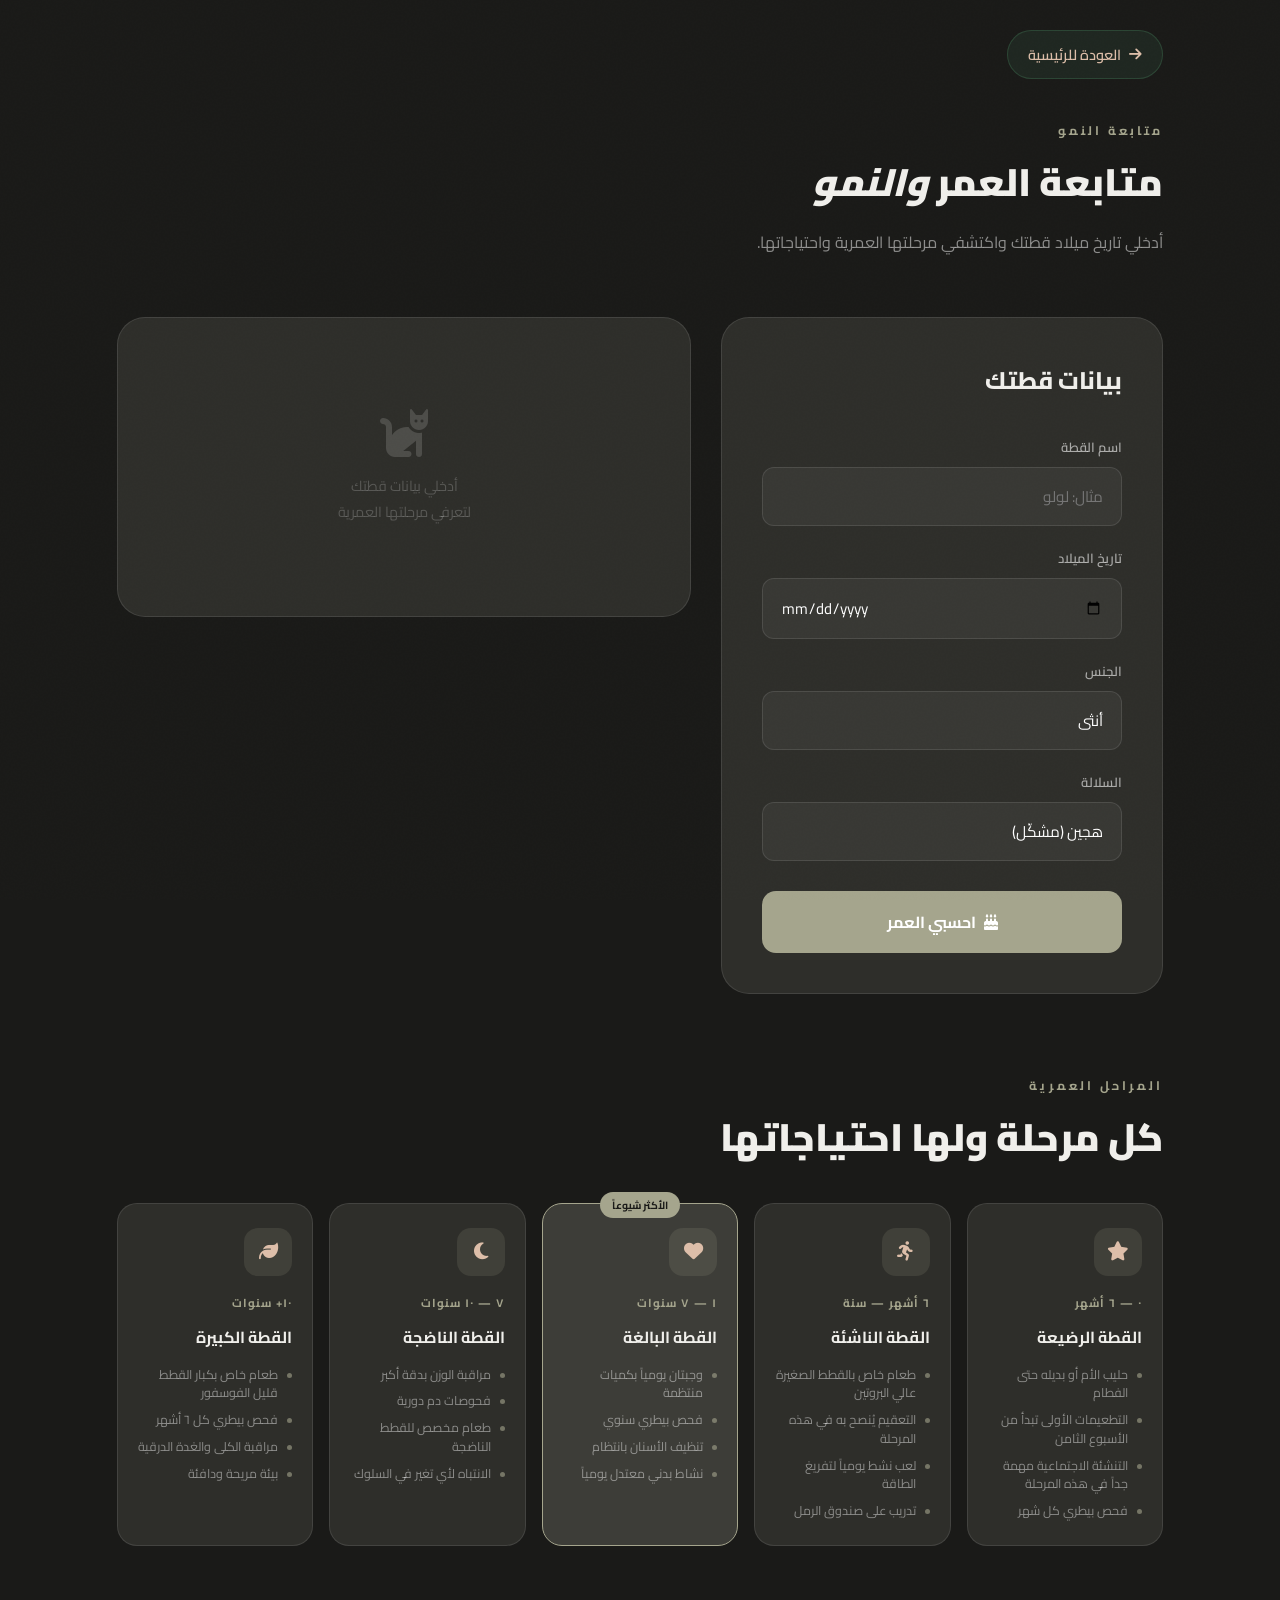
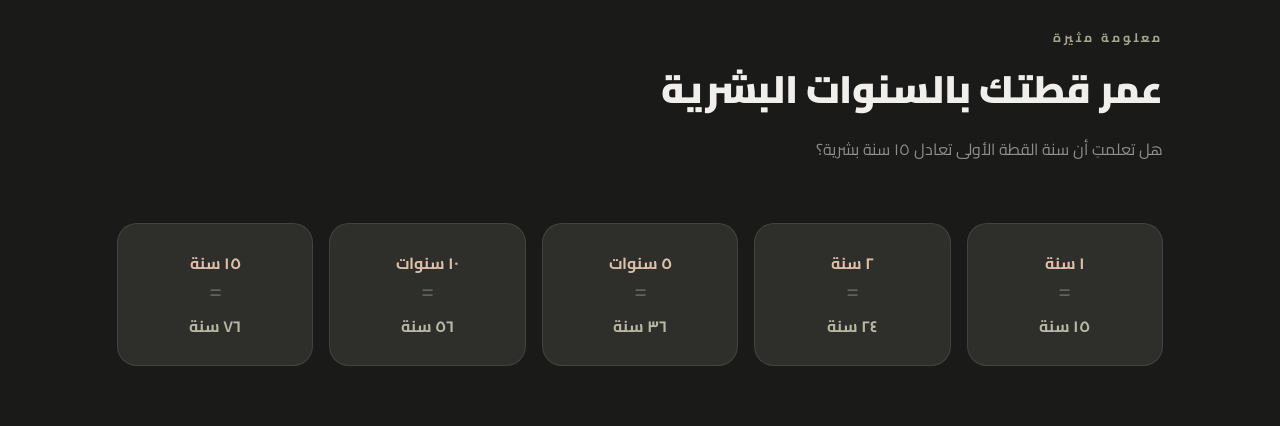
==== age-tracker.html @ e7816a1c "Add initial website files" ====
<!DOCTYPE html>
<html lang="ar" dir="rtl">
<head>
    <meta charset="UTF-8">
    <meta name="viewport" content="width=device-width, initial-scale=1.0">
    <title>متابعة العمر والنمو | MIAW</title>
    <link href="https://fonts.googleapis.com/css2?family=Cairo:wght@300;400;600;700;900&display=swap" rel="stylesheet">
    <link rel="stylesheet" href="https://cdnjs.cloudflare.com/ajax/libs/font-awesome/6.5.0/css/all.min.css">
    <link rel="stylesheet" href="css/style.css">
    <link rel="stylesheet" href="css/age-tracker.css">
</head>
<body style="padding-top: 30px;">

    <div class="container fade-up visible">

        <a href="index.html" class="back-btn">
            <i class="fas fa-arrow-right"></i> العودة للرئيسية
        </a>

        <header class="page-header">
            <div class="section-label">متابعة النمو</div>
            <h1 class="section-title">متابعة العمر <em>والنمو</em></h1>
            <p class="section-desc">أدخلي تاريخ ميلاد قطتك واكتشفي مرحلتها العمرية واحتياجاتها.</p>
        </header>

        <div class="age-layout">

            <div class="calc-box">
                <h3 class="calc-title">بيانات قطتك</h3>

                <div class="form-group">
                    <label class="form-label">اسم القطة</label>
                    <input type="text" class="form-input" id="cat-name" placeholder="مثال: لولو">
                </div>

                <div class="form-group">
                    <label class="form-label">تاريخ الميلاد</label>
                    <input type="date" class="form-input" id="cat-birthdate">
                </div>

                <div class="form-group">
                    <label class="form-label">الجنس</label>
                    <select class="form-select" id="cat-gender">
                        <option value="female">أنثى</option>
                        <option value="male">ذكر</option>
                    </select>
                </div>

                <div class="form-group">
                    <label class="form-label">السلالة</label>
                    <select class="form-select" id="cat-breed">
                        <option value="mixed">هجين (مشكّل)</option>
                        <option value="persian">فارسي</option>
                        <option value="siamese">سيامي</option>
                        <option value="british">بريطاني قصير الشعر</option>
                        <option value="maine">مين كون</option>
                        <option value="other">أخرى</option>
                    </select>
                </div>

                <button class="calc-btn" onclick="calculateAge()">
                    <i class="fas fa-birthday-cake"></i> احسبي العمر
                </button>

                <div id="age-error" class="error-msg">رجاءً أدخلي تاريخ الميلاد على الأقل</div>
            </div>

            <div class="age-result-box" id="age-result-box">
                <div class="age-placeholder">
                    <i class="fas fa-cat"></i>
                    <p>أدخلي بيانات قطتك<br>لتعرفي مرحلتها العمرية</p>
                </div>
            </div>

        </div>

        <div class="stages-section">
            <div class="section-label">المراحل العمرية</div>
            <h2 class="section-title">كل مرحلة ولها احتياجاتها</h2>

            <div class="stages-grid">

                <div class="stage-card">
                    <div class="stage-icon"><i class="fas fa-star"></i></div>
                    <div class="stage-age">٠ — ٦ أشهر</div>
                    <h3>القطة الرضيعة</h3>
                    <ul class="stage-list">
                        <li>حليب الأم أو بديله حتى الفطام</li>
                        <li>التطعيمات الأولى تبدأ من الأسبوع الثامن</li>
                        <li>التنشئة الاجتماعية مهمة جداً في هذه المرحلة</li>
                        <li>فحص بيطري كل شهر</li>
                    </ul>
                </div>

                <div class="stage-card">
                    <div class="stage-icon"><i class="fas fa-running"></i></div>
                    <div class="stage-age">٦ أشهر — سنة</div>
                    <h3>القطة الناشئة</h3>
                    <ul class="stage-list">
                        <li>طعام خاص بالقطط الصغيرة عالي البروتين</li>
                        <li>التعقيم يُنصح به في هذه المرحلة</li>
                        <li>لعب نشط يومياً لتفريغ الطاقة</li>
                        <li>تدريب على صندوق الرمل</li>
                    </ul>
                </div>

                <div class="stage-card active-stage">
                    <div class="stage-icon"><i class="fas fa-heart"></i></div>
                    <div class="stage-age">١ — ٧ سنوات</div>
                    <h3>القطة البالغة</h3>
                    <ul class="stage-list">
                        <li>وجبتان يومياً بكميات منتظمة</li>
                        <li>فحص بيطري سنوي</li>
                        <li>تنظيف الأسنان بانتظام</li>
                        <li>نشاط بدني معتدل يومياً</li>
                    </ul>
                </div>

                <div class="stage-card">
                    <div class="stage-icon"><i class="fas fa-moon"></i></div>
                    <div class="stage-age">٧ — ١٠ سنوات</div>
                    <h3>القطة الناضجة</h3>
                    <ul class="stage-list">
                        <li>مراقبة الوزن بدقة أكبر</li>
                        <li>فحوصات دم دورية</li>
                        <li>طعام مخصص للقطط الناضجة</li>
                        <li>الانتباه لأي تغير في السلوك</li>
                    </ul>
                </div>

                <div class="stage-card">
                    <div class="stage-icon"><i class="fas fa-leaf"></i></div>
                    <div class="stage-age">١٠+ سنوات</div>
                    <h3>القطة الكبيرة</h3>
                    <ul class="stage-list">
                        <li>طعام خاص بكبار القطط قليل الفوسفور</li>
                        <li>فحص بيطري كل ٦ أشهر</li>
                        <li>مراقبة الكلى والغدة الدرقية</li>
                        <li>بيئة مريحة ودافئة</li>
                    </ul>
                </div>

            </div>
        </div>

        <div class="human-age-section">
            <div class="section-label">معلومة مثيرة</div>
            <h2 class="section-title">عمر قطتك بالسنوات البشرية</h2>
            <p class="section-desc">هل تعلمتِ أن سنة القطة الأولى تعادل ١٥ سنة بشرية؟</p>

            <div class="human-age-grid">
                <div class="human-age-card">
                    <span class="cat-age-num">١ سنة</span>
                    <i class="fas fa-equals"></i>
                    <span class="human-age-num">١٥ سنة</span>
                </div>
                <div class="human-age-card">
                    <span class="cat-age-num">٢ سنة</span>
                    <i class="fas fa-equals"></i>
                    <span class="human-age-num">٢٤ سنة</span>
                </div>
                <div class="human-age-card">
                    <span class="cat-age-num">٥ سنوات</span>
                    <i class="fas fa-equals"></i>
                    <span class="human-age-num">٣٦ سنة</span>
                </div>
                <div class="human-age-card">
                    <span class="cat-age-num">١٠ سنوات</span>
                    <i class="fas fa-equals"></i>
                    <span class="human-age-num">٥٦ سنة</span>
                </div>
                <div class="human-age-card">
                    <span class="cat-age-num">١٥ سنة</span>
                    <i class="fas fa-equals"></i>
                    <span class="human-age-num">٧٦ سنة</span>
                </div>
            </div>
        </div>

    </div>

    <script>
        function calculateAge() {
            const birthdate = document.getElementById('cat-birthdate').value;
            const name      = document.getElementById('cat-name').value.trim() || 'قطتك';
            const errorEl   = document.getElementById('age-error');
            const resultBox = document.getElementById('age-result-box');

            if (!birthdate) {
                errorEl.style.display = 'block';
                return;
            }
            errorEl.style.display = 'none';

            const birth  = new Date(birthdate + 'T00:00:00');
            const now    = new Date();
            const diffMs = now - birth;

            if (diffMs < 0) {
                errorEl.textContent = 'تاريخ الميلاد لا يمكن أن يكون في المستقبل';
                errorEl.style.display = 'block';
                return;
            }

            const totalDays   = Math.floor(diffMs / (1000 * 60 * 60 * 24));
            const years       = Math.floor(totalDays / 365);
            const months      = Math.floor((totalDays % 365) / 30);
            const days        = totalDays % 30;
            const humanAge    = toHumanAge(years, months);
            const stage       = getStage(years, months);
            const nextStage   = getNextStage(years, months);

            resultBox.innerHTML = `
                <div class="result-header">
                    <div class="result-icon">${stage.icon}</div>
                    <div>
                        <h3 class="result-name">${name}</h3>
                        <span class="result-stage-badge" style="background:${stage.color}20; color:${stage.color}; border:1px solid ${stage.color}40;">
                            ${stage.label}
                        </span>
                    </div>
                </div>

                <div class="result-ages">
                    <div class="age-box">
                        <span class="age-box-num">${years > 0 ? years + ' سنة' : ''} ${months > 0 ? months + ' شهر' : ''} ${years === 0 && months === 0 ? days + ' يوم' : ''}</span>
                        <span class="age-box-label">العمر الحقيقي</span>
                    </div>
                    <div class="age-divider"><i class="fas fa-exchange-alt"></i></div>
                    <div class="age-box">
                        <span class="age-box-num">${humanAge} سنة</span>
                        <span class="age-box-label">بالسنوات البشرية</span>
                    </div>
                </div>

                <div class="result-tips">
                    <div class="result-tips-title"><i class="fas fa-lightbulb"></i> احتياجات هذه المرحلة</div>
                    <ul>
                        ${stage.tips.map(t => `<li>${t}</li>`).join('')}
                    </ul>
                </div>

                ${nextStage ? `
                <div class="next-stage">
                    <i class="fas fa-arrow-left"></i>
                    المرحلة القادمة: <strong>${nextStage}</strong>
                </div>` : `
                <div class="next-stage">
                    <i class="fas fa-crown"></i>
                    قطتك في أعلى مراحل العمر — اعتني بها جيداً
                </div>`}
            `;
        }

        function toHumanAge(years, months) {
            const totalMonths = years * 12 + months;
            if (totalMonths <= 6)  return Math.round(totalMonths * 2.5);
            if (totalMonths <= 12) return Math.round(15 + (totalMonths - 6) * 1.5);
            if (years <= 2)        return Math.round(15 + (totalMonths - 6) * 1.5);
            return Math.round(24 + (years - 2) * 4);
        }

        function getStage(years, months) {
            const totalMonths = years * 12 + months;
            if (totalMonths < 6)   return { label: 'رضيعة',  icon: '🍼', color: '#ddbea9', tips: ['حليب الأم أو بديله', 'التطعيمات الأولى', 'التنشئة الاجتماعية', 'فحص شهري'] };
            if (totalMonths < 12)  return { label: 'ناشئة',  icon: '⚡', color: '#b7b7a4', tips: ['طعام عالي البروتين', 'التعقيم في هذه المرحلة', 'لعب نشط يومي', 'تدريب على صندوق الرمل'] };
            if (years < 7)         return { label: 'بالغة',  icon: '❤️', color: '#a5a58d', tips: ['وجبتان يومياً منتظمتان', 'فحص بيطري سنوي', 'تنظيف الأسنان', 'نشاط بدني معتدل'] };
            if (years < 10)        return { label: 'ناضجة',  icon: '🌙', color: '#b7b7a4', tips: ['مراقبة الوزن بدقة', 'فحوصات دم دورية', 'طعام للقطط الناضجة', 'الانتباه لتغير السلوك'] };
            return                         { label: 'كبيرة',  icon: '🍃', color: '#ddbea9', tips: ['طعام قليل الفوسفور', 'فحص كل ٦ أشهر', 'مراقبة الكلى والغدة الدرقية', 'بيئة دافئة ومريحة'] };
        }

        function getNextStage(years, months) {
            const totalMonths = years * 12 + months;
            if (totalMonths < 6)  return 'القطة الناشئة (٦ أشهر)';
            if (totalMonths < 12) return 'القطة البالغة (سنة)';
            if (years < 7)        return 'القطة الناضجة (٧ سنوات)';
            if (years < 10)       return 'القطة الكبيرة (١٠ سنوات)';
            return null;
        }
    </script>

</body>
</html>
---- css/style.css ----
:root {
    --dark: #1a1a18;
    --dark2: #222220;
    --green-deep: #2e2e2a;
    --green-mid: #3d3d38;
    --green-accent: #a5a58d;
    --green-light: #ddbea9;
    --cream: #f0efeb;
    --peach: #ddbea9;
    --gold: #b7b7a4;
    --white: #f0efeb;
    --glass: rgba(255,255,255,0.05);
    --glass-border: rgba(255,255,255,0.1);
}

* {
    margin: 0;
    padding: 0;
    box-sizing: border-box;
}

html {
    scroll-behavior: smooth;
}

body {
    font-family: 'Cairo', sans-serif;
    background: var(--dark);
    color: var(--white);
    overflow-x: hidden;
    direction: rtl;
}

body::before {
    content: '';
    position: fixed;
    inset: 0;
    background-image: url("data:image/svg+xml,%3Csvg viewBox='0 0 512 512' xmlns='http://www.w3.org/2000/svg'%3E%3Cfilter id='noise'%3E%3CfeTurbulence type='fractalNoise' baseFrequency='0.9' numOctaves='4' stitchTiles='stitch'/%3E%3C/filter%3E%3Crect width='100%25' height='100%25' filter='url(%23noise)' opacity='0.03'/%3E%3C/svg%3E");
    pointer-events: none;
    z-index: 9999;
    opacity: 0.4;
}

nav {
    position: fixed;
    top: 0;
    width: 100%;
    z-index: 1000;
    padding: 20px 6%;
    display: flex;
    justify-content: space-between;
    align-items: center;
    background: linear-gradient(to bottom, rgba(13,20,16,0.95), transparent);
    backdrop-filter: blur(10px);
}

.logo {
    font-size: 1.6rem;
    font-weight: 900;
    letter-spacing: 3px;
    color: var(--white);
}

.logo span {
    color: var(--green-light);
}

.nav-links {
    display: flex;
    gap: 35px;
    list-style: none;
}

.nav-links a {
    color: rgba(255,255,255,0.7);
    text-decoration: none;
    font-size: 0.9rem;
    font-weight: 400;
    transition: color 0.3s;
}

.nav-links a:hover {
    color: var(--green-light);
}

.nav-cta {
    background: var(--green-accent);
    color: white;
    padding: 10px 28px;
    border-radius: 30px;
    text-decoration: none;
    font-size: 0.9rem;
    font-weight: 600;
    transition: all 0.3s;
}

.nav-cta:hover {
    background: var(--green-light);
    color: var(--dark);
}

.hero {
    position: relative;
    min-height: 100vh;
    display: flex;
    align-items: center;
    overflow: hidden;
    background:
        linear-gradient(to left, rgba(13,20,16,0.3) 0%, rgba(13,20,16,0.75) 55%, rgba(13,20,16,0.95) 100%),
        linear-gradient(to bottom, rgba(13,20,16,0.5) 0%, transparent 30%, transparent 70%, rgba(13,20,16,0.9) 100%),
        url('../images/cats-hero-bg.jpg');
    background-size: cover;
    background-position: center 30%;
    background-repeat: no-repeat;
}

.hero-botanical {
    position: absolute;
    right: -5%;
    top: 0;
    height: 100%;
    width: 55%;
    opacity: 0.15;
    pointer-events: none;
}

.cat-float-card {
    position: absolute;
    left: 3%;
    top: 50%;
    transform: translateY(-50%);
    background: var(--glass);
    border: 1px solid var(--glass-border);
    backdrop-filter: blur(20px);
    border-radius: 24px;
    padding: 24px;
    width: 200px;
    text-align: center;
    animation: floatCard 6s ease-in-out infinite;
    z-index: 5;
}

@keyframes floatCard {
    0%, 100% { transform: translateY(-50%); }
    50% { transform: translateY(calc(-50% - 15px)); }
}

.cat-paw-icon {
    font-size: 3rem;
    color: var(--green-light);
    margin-bottom: 12px;
    display: block;
}

.cat-float-card h4 {
    font-size: 0.85rem;
    color: var(--green-light);
    font-weight: 600;
}

.cat-float-card p {
    font-size: 0.75rem;
    color: rgba(255,255,255,0.5);
    margin-top: 4px;
}

.hero-content {
    position: relative;
    z-index: 10;
    padding: 100px 6% 200px 320px;
    max-width: 100%;
    width: 100%;
}

.hero-tag {
    display: inline-flex;
    align-items: center;
    gap: 8px;
    background: rgba(74,140,100,0.2);
    border: 1px solid rgba(74,140,100,0.4);
    padding: 6px 16px;
    border-radius: 20px;
    font-size: 0.8rem;
    color: var(--green-light);
    margin-bottom: 30px;
    letter-spacing: 1px;
}

.hero-tag i {
    font-size: 12px;
}

.hero h1 {
    font-size: clamp(2.8rem, 5vw, 4.5rem);
    font-weight: 900;
    line-height: 1.15;
    margin-bottom: 25px;
    color: var(--white);
}

.hero h1 em {
    font-style: normal;
    color: var(--green-light);
    position: relative;
}

.hero p {
    font-size: 1.1rem;
    color: rgba(255,255,255,0.6);
    line-height: 1.8;
    max-width: 500px;
    margin-bottom: 40px;
}

.hero-buttons {
    display: flex;
    gap: 16px;
    flex-wrap: wrap;
    align-items: center;
}

.btn-main {
    background: var(--green-accent);
    color: white;
    padding: 16px 36px;
    border-radius: 50px;
    text-decoration: none;
    font-weight: 700;
    font-size: 1rem;
    transition: all 0.3s;
    display: inline-flex;
    align-items: center;
    gap: 10px;
}

.btn-main:hover {
    background: var(--green-light);
    color: var(--dark);
    transform: translateY(-2px);
}

.btn-ghost {
    color: rgba(255,255,255,0.7);
    text-decoration: none;
    font-size: 0.9rem;
    display: inline-flex;
    align-items: center;
    gap: 8px;
    transition: color 0.3s;
}

.btn-ghost:hover {
    color: var(--green-light);
}

.stats-bar {
    display: flex;
    gap: 40px;
    margin-top: 50px;
}

.stat-item {
    text-align: center;
}

.stat-num {
    font-size: 2rem;
    font-weight: 900;
    color: var(--green-light);
    display: block;
    line-height: 1;
}

.stat-label {
    font-size: 0.75rem;
    color: rgba(255,255,255,0.45);
    margin-top: 4px;
}

.why-section {
    padding: 120px 6%;
    background: var(--dark2);
    position: relative;
    overflow: hidden;
}

.why-section::before {
    content: '';
    position: absolute;
    top: 0;
    left: 0;
    right: 0;
    height: 1px;
    background: linear-gradient(90deg, transparent, var(--green-accent), transparent);
}

.section-label {
    color: var(--green-accent);
    font-size: 0.78rem;
    letter-spacing: 3px;
    font-weight: 700;
    text-transform: uppercase;
    margin-bottom: 16px;
}

.section-title {
    font-size: clamp(1.8rem, 3vw, 2.8rem);
    font-weight: 900;
    line-height: 1.3;
    max-width: 550px;
    margin-bottom: 20px;
}

.section-desc {
    color: rgba(255,255,255,0.5);
    font-size: 1rem;
    line-height: 1.8;
    max-width: 500px;
    margin-bottom: 60px;
}

.why-layout {
    display: grid;
    grid-template-columns: 1fr 1fr;
    gap: 40px;
    align-items: center;
}

.why-video-col {
    transition-delay: 0.2s;
}

.video-box {
    position: relative;
    border-radius: 24px;
    overflow: hidden;
    aspect-ratio: 4/3;
    background: var(--green-deep);
    border: 1px solid var(--glass-border);
}

.video-box-inner {
    width: 100%;
    height: 100%;
    display: flex;
    align-items: center;
    justify-content: center;
    flex-direction: column;
    gap: 16px;
    background: linear-gradient(135deg, rgba(42,100,65,0.3), rgba(13,20,16,0.8));
}

.video-cat-icon {
    font-size: 4rem;
    color: rgba(255,255,255,0.3);
}

.video-placeholder-text {
    font-size: 0.9rem;
    color: rgba(255,255,255,0.5);
    text-align: center;
    padding: 0 20px;
}

.play-btn {
    position: absolute;
    bottom: 20px;
    left: 20px;
    background: rgba(255,255,255,0.15);
    border: 1px solid rgba(255,255,255,0.2);
    backdrop-filter: blur(10px);
    width: 52px;
    height: 52px;
    border-radius: 50%;
    display: flex;
    align-items: center;
    justify-content: center;
    color: white;
    font-size: 1rem;
    cursor: pointer;
    transition: all 0.3s;
}

.play-btn:hover {
    background: var(--green-accent);
}

.reasons-grid {
    display: grid;
    grid-template-columns: 1fr 1fr;
    gap: 20px;
}

.reason-card {
    background: var(--glass);
    border: 1px solid var(--glass-border);
    border-radius: 20px;
    padding: 28px 24px;
    transition: all 0.4s;
    position: relative;
    overflow: hidden;
}

.reason-card::before {
    content: '';
    position: absolute;
    inset: 0;
    background: linear-gradient(135deg, rgba(74,140,100,0.08), transparent);
    opacity: 0;
    transition: opacity 0.4s;
}

.reason-card:hover::before {
    opacity: 1;
}

.reason-card:hover {
    border-color: rgba(74,140,100,0.4);
    transform: translateY(-4px);
}

.reason-num {
    font-size: 2.5rem;
    font-weight: 900;
    color: var(--green-accent);
    opacity: 0.6;
    line-height: 1;
    margin-bottom: 12px;
}

.reason-title {
    font-size: 1.05rem;
    font-weight: 700;
    margin-bottom: 8px;
}

.reason-desc {
    font-size: 0.83rem;
    color: rgba(255,255,255,0.45);
    line-height: 1.7;
}

.services-section {
    padding: 120px 6%;
    background: var(--dark);
}

.services-header {
    display: flex;
    justify-content: space-between;
    align-items: flex-end;
    margin-bottom: 60px;
}

.services-title {
    margin-bottom: 0;
}

.services-all-link {
    color: var(--green-light);
    font-size: 0.9rem;
    text-decoration: none;
    display: flex;
    align-items: center;
    gap: 8px;
}

.services-grid-new {
    display: grid;
    grid-template-columns: repeat(3, 1fr);
    gap: 24px;
}

.service-card {
    background: var(--green-deep);
    border: 1px solid var(--glass-border);
    border-radius: 24px;
    padding: 40px 32px;
    transition: all 0.5s;
    position: relative;
    overflow: hidden;
    cursor: pointer;
}

.service-card::after {
    content: '';
    position: absolute;
    bottom: 0;
    left: 0;
    right: 0;
    height: 3px;
    background: linear-gradient(90deg, var(--green-accent), var(--green-light));
    transform: scaleX(0);
    transform-origin: right;
    transition: transform 0.4s;
}

.service-card:hover::after {
    transform: scaleX(1);
    transform-origin: left;
}

.service-card:hover {
    transform: translateY(-8px);
    background: var(--green-mid);
    border-color: rgba(74,140,100,0.5);
}

.service-icon {
    width: 60px;
    height: 60px;
    background: rgba(74,140,100,0.2);
    border-radius: 16px;
    display: flex;
    align-items: center;
    justify-content: center;
    font-size: 1.5rem;
    color: var(--green-light);
    margin-bottom: 28px;
}

.service-card h3 {
    font-size: 1.25rem;
    font-weight: 700;
    margin-bottom: 14px;
}

.service-card p {
    font-size: 0.88rem;
    color: rgba(255,255,255,0.5);
    line-height: 1.8;
}

.service-link {
    display: inline-flex;
    align-items: center;
    gap: 8px;
    color: var(--green-light);
    font-size: 0.85rem;
    font-weight: 600;
    text-decoration: none;
    margin-top: 24px;
    opacity: 0;
    transform: translateX(10px);
    transition: all 0.3s;
}

.service-card:hover .service-link {
    opacity: 1;
    transform: translateX(0);
}

.calc-section {
    padding: 120px 6%;
    background: var(--dark2);
    position: relative;
    overflow: hidden;
}

.calc-section::before {
    content: '';
    position: absolute;
    top: 0;
    left: 0;
    right: 0;
    height: 1px;
    background: linear-gradient(90deg, transparent, var(--green-accent), transparent);
}

.calc-layout {
    display: grid;
    grid-template-columns: 1fr 1fr;
    gap: 60px;
    align-items: center;
}

.calc-note {
    font-size: 0.85rem;
    color: rgba(255,255,255,0.35);
    line-height: 1.9;
    margin-top: 16px;
}

.calc-box {
    background: var(--green-deep);
    border: 1px solid var(--glass-border);
    border-radius: 28px;
    padding: 40px;
}

.calc-title {
    font-size: 1.5rem;
    font-weight: 800;
    margin-bottom: 32px;
}

.form-group {
    margin-bottom: 20px;
}

.form-label {
    display: block;
    font-size: 0.82rem;
    color: rgba(255,255,255,0.6);
    margin-bottom: 8px;
    font-weight: 600;
}

.form-input,
.form-select {
    width: 100%;
    background: rgba(255,255,255,0.05);
    border: 1px solid rgba(255,255,255,0.1);
    border-radius: 12px;
    padding: 14px 18px;
    color: white;
    font-family: 'Cairo', sans-serif;
    font-size: 0.95rem;
    outline: none;
    transition: border-color 0.3s;
    appearance: none;
}

.form-input:focus,
.form-select:focus {
    border-color: var(--green-accent);
}

.form-select option {
    background: var(--dark2);
}

.contact-textarea {
    resize: vertical;
    min-height: 120px;
}

.calc-btn {
    width: 100%;
    background: var(--green-accent);
    color: white;
    border: none;
    padding: 16px;
    border-radius: 14px;
    font-family: 'Cairo', sans-serif;
    font-size: 1rem;
    font-weight: 700;
    cursor: pointer;
    transition: all 0.3s;
    margin-top: 10px;
    display: inline-flex;
    align-items: center;
    justify-content: center;
    gap: 8px;
}

.calc-btn:hover {
    background: var(--green-light);
    color: var(--dark);
}

.calc-result {
    margin-top: 24px;
    background: rgba(74,140,100,0.15);
    border: 1px solid rgba(74,140,100,0.3);
    border-radius: 16px;
    padding: 20px 24px;
    display: none;
}

.calc-result.show {
    display: block;
}

.result-label {
    font-size: 0.8rem;
    color: var(--green-light);
    font-weight: 600;
}

.result-value {
    font-size: 2rem;
    font-weight: 900;
    color: var(--white);
    margin-top: 4px;
}

.result-note {
    font-size: 0.75rem;
    color: rgba(255,255,255,0.4);
    margin-top: 8px;
}

.tips-section {
    padding: 120px 6%;
    background: var(--dark);
}

.tips-grid {
    display: grid;
    grid-template-columns: repeat(4, 1fr);
    gap: 20px;
    margin-top: 60px;
}

.tip-card {
    background: var(--glass);
    border: 1px solid var(--glass-border);
    border-radius: 20px;
    padding: 28px 24px;
    transition: all 0.4s;
}

.tip-card:hover {
    background: var(--green-deep);
    border-color: rgba(74,140,100,0.4);
    transform: translateY(-6px);
}

.tip-icon {
    font-size: 2rem;
    color: var(--green-light);
    margin-bottom: 16px;
}

.tip-card h4 {
    font-size: 1rem;
    font-weight: 700;
    margin-bottom: 10px;
}

.tip-card p {
    font-size: 0.82rem;
    color: rgba(255,255,255,0.45);
    line-height: 1.7;
}

.contact-section {
    padding: 120px 6%;
    background: var(--dark2);
    position: relative;
    overflow: hidden;
}

.contact-section::before {
    content: '';
    position: absolute;
    top: 0;
    left: 0;
    right: 0;
    height: 1px;
    background: linear-gradient(90deg, transparent, var(--green-accent), transparent);
}

.contact-layout {
    display: grid;
    grid-template-columns: 1fr 1fr;
    gap: 80px;
    align-items: center;
}

.contact-heading {
    font-size: 2.5rem;
    font-weight: 900;
    line-height: 1.3;
    margin-bottom: 20px;
}

.contact-desc {
    color: rgba(255,255,255,0.5);
    line-height: 1.8;
    font-size: 1rem;
}

.contact-form {
    display: flex;
    flex-direction: column;
    gap: 16px;
}

.contact-btn {
    background: var(--green-accent);
    color: white;
    border: none;
    padding: 16px;
    border-radius: 14px;
    font-family: 'Cairo', sans-serif;
    font-size: 1rem;
    font-weight: 700;
    cursor: pointer;
    transition: all 0.3s;
    margin-top: 8px;
}

.contact-btn:hover {
    background: var(--green-light);
    color: var(--dark);
}

footer {
    padding: 40px 6%;
    border-top: 1px solid var(--glass-border);
    display: flex;
    justify-content: space-between;
    align-items: center;
    background: var(--dark);
}

.footer-logo {
    font-size: 1.3rem;
    font-weight: 900;
    letter-spacing: 2px;
}

.footer-logo span {
    color: var(--green-light);
}

footer p {
    font-size: 0.8rem;
    color: rgba(255,255,255,0.3);
}

.footer-sub {
    font-size: 0.8rem;
    color: rgba(255,255,255,0.25);
}

.fade-up {
    opacity: 0;
    transform: translateY(30px);
    transition: opacity 0.7s cubic-bezier(0.4, 0, 0.2, 1), transform 0.7s cubic-bezier(0.4, 0, 0.2, 1);
}

.fade-up.visible {
    opacity: 1;
    transform: translateY(0);
}

.faq-section {
    padding: 120px 6%;
    background: var(--dark);
}

.faq-container {
    max-width: 800px;
    margin-top: 40px;
}

.faq-item {
    background: var(--glass);
    border: 1px solid var(--glass-border);
    border-radius: 16px;
    margin-bottom: 15px;
    overflow: hidden;
    transition: all 0.3s;
}

.faq-question {
    width: 100%;
    padding: 24px;
    background: none;
    border: none;
    display: flex;
    justify-content: space-between;
    align-items: center;
    color: var(--white);
    font-family: 'Cairo', sans-serif;
    font-size: 1.1rem;
    font-weight: 700;
    cursor: pointer;
    text-align: right;
}

.faq-question i {
    font-size: 0.9rem;
    color: var(--green-light);
    transition: transform 0.3s;
}

.faq-answer {
    max-height: 0;
    overflow: hidden;
    transition: max-height 0.4s cubic-bezier(0.4, 0, 0.2, 1);
    background: rgba(255,255,255,0.02);
}

.faq-answer p {
    padding: 0 24px 24px;
    color: rgba(255,255,255,0.5);
    line-height: 1.8;
    font-size: 0.95rem;
}

.faq-item.active {
    border-color: var(--green-accent);
    background: var(--green-deep);
}

.faq-item.active i {
    transform: rotate(45deg);
    color: var(--peach);
}

a.service-link {
    color: var(--green-light);
    text-decoration: none;
}

a.service-link:hover {
    color: var(--white);
}

.loader {
    display: none;
    width: 25px;
    height: 25px;
    border: 3px solid var(--glass-border);
    border-top: 3px solid var(--green-light);
    border-radius: 50%;
    animation: spin 1s linear infinite;
    margin: 15px auto;
}

@keyframes spin {
    0% { transform: rotate(0deg); }
    100% { transform: rotate(360deg); }
}

.error-msg {
    color: #ff6b6b;
    font-size: 0.8rem;
    margin-top: 10px;
    display: none;
    text-align: center;
    background: rgba(255,107,107,0.1);
    padding: 8px;
    border-radius: 8px;
}

.container {
    width: 100%;
    max-width: 1200px;
    margin-right: auto;
    margin-left: auto;
    padding: 0 6%;
}

.back-btn {
    display: inline-flex;
    align-items: center;
    gap: 8px;
    color: var(--green-light);
    text-decoration: none;
    font-size: 0.9rem;
    font-weight: 600;
    margin-bottom: 40px;
    transition: all 0.3s;
    background: rgba(74,140,100,0.12);
    border: 1px solid rgba(74,140,100,0.3);
    padding: 10px 20px;
    border-radius: 30px;
}

.back-btn:hover {
    background: rgba(74,140,100,0.25);
    transform: translateX(4px);
}

.page-header {
    margin-bottom: 40px;
}

.record-layout {
    display: grid;
    grid-template-columns: 1fr 1.2fr;
    gap: 30px;
    align-items: start;
    margin-top: 0;
}

.history-box {
    background: var(--green-deep);
    border: 1px solid var(--glass-border);
    border-radius: 28px;
    padding: 40px;
}

.timeline {
    display: flex;
    flex-direction: column;
    gap: 0;
    margin-top: 8px;
    position: relative;
    border-right: none;
    padding-right: 0;
}

.timeline::before {
    content: '';
    position: absolute;
    right: 16px;
    top: 8px;
    bottom: 8px;
    width: 2px;
    background: linear-gradient(to bottom, var(--green-accent), transparent);
}

.timeline-item {
    position: relative;
    padding: 20px 50px 20px 0;
    border-bottom: 1px solid var(--glass-border);
    margin-bottom: 0;
}

.timeline-item:last-child {
    border-bottom: none;
    padding-bottom: 0;
}

.timeline-item::before {
    content: '';
    position: absolute;
    right: 10px;
    top: 26px;
    width: 14px;
    height: 14px;
    border-radius: 50%;
    background: var(--green-accent);
    border: 2px solid var(--green-light);
    box-shadow: none;
}

.timeline-item::after {
    display: none;
}

.timeline-item .date {
    font-size: 0.75rem;
    color: var(--green-light);
    font-weight: 700;
    letter-spacing: 1px;
    display: block;
    margin-bottom: 6px;
}

.timeline-item h4 {
    font-size: 1rem;
    font-weight: 700;
    margin-bottom: 6px;
    color: var(--white);
}

.timeline-item p {
    font-size: 0.83rem;
    color: rgba(255,255,255,0.45);
    line-height: 1.7;
}

.timeline-badge {
    display: inline-block;
    font-size: 0.72rem;
    font-weight: 700;
    padding: 3px 12px;
    border-radius: 20px;
    margin-bottom: 8px;
}

.badge-vaccine {
    background: rgba(74,140,100,0.2);
    color: var(--green-light);
    border: 1px solid rgba(74,140,100,0.35);
}

.badge-checkup {
    background: rgba(201,169,110,0.2);
    color: var(--gold);
    border: 1px solid rgba(201,169,110,0.35);
}

.badge-emergency {
    background: rgba(220,80,80,0.15);
    color: #f08080;
    border: 1px solid rgba(220,80,80,0.3);
}

.badge-dental {
    background: rgba(100,160,200,0.15);
    color: #90c0e0;
    border: 1px solid rgba(100,160,200,0.3);
}

.success-msg {
    margin-top: 16px;
    background: rgba(74,140,100,0.15);
    border: 1px solid rgba(74,140,100,0.3);
    border-radius: 12px;
    padding: 14px 18px;
    font-size: 0.88rem;
    color: var(--green-light);
    display: none;
}

.success-msg.show {
    display: block;
}

@media (max-width: 900px) {
    .why-layout,
    .calc-layout,
    .contact-layout,
    .record-layout {
        grid-template-columns: 1fr;
    }

    .services-grid-new {
        grid-template-columns: 1fr 1fr;
    }

    .tips-grid {
        grid-template-columns: 1fr 1fr;
    }

    .reasons-grid {
        grid-template-columns: 1fr;
    }

    .stats-bar {
        position: relative;
        bottom: auto;
        right: auto;
        margin-top: 40px;
        padding: 0 6%;
    }

    .hero-content {
        padding: 120px 6% 160px 6%;
    }

    .cat-float-card {
        display: none;
    }

    .services-header {
        flex-direction: column;
        align-items: flex-start;
        gap: 20px;
    }
}

@media (max-width: 600px) {
    .services-grid-new,
    .tips-grid {
        grid-template-columns: 1fr;
    }

    .nav-links {
        display: none;
    }

    .hero h1 {
        font-size: 2.4rem;
    }
}
.history-header {
    display: flex;
    justify-content: space-between;
    align-items: center;
    margin-bottom: 24px;
}

.records-count {
    font-size: 0.8rem;
    color: var(--green-light);
    background: rgba(74,140,100,0.15);
    border: 1px solid rgba(74,140,100,0.3);
    padding: 4px 14px;
    border-radius: 20px;
    font-weight: 600;
}

.timeline-item-header {
    display: flex;
    justify-content: space-between;
    align-items: center;
    margin-bottom: 6px;
}

.delete-btn {
    background: none;
    border: none;
    color: rgba(255,255,255,0.2);
    cursor: pointer;
    font-size: 0.8rem;
    padding: 4px 8px;
    border-radius: 8px;
    transition: all 0.3s;
}

.delete-btn:hover {
    color: #f08080;
    background: rgba(220,80,80,0.1);
}

.empty-state {
    text-align: center;
    padding: 60px 20px;
}

.empty-state i {
    font-size: 2.5rem;
    display: block;
    margin-bottom: 16px;
    color: rgba(74,140,100,0.3);
}

.empty-state p {
    font-size: 0.9rem;
    line-height: 1.8;
    color: rgba(255,255,255,0.25);
}
---- css/age-tracker.css ----
.age-layout {
    display: grid;
    grid-template-columns: 1fr 1.3fr;
    gap: 30px;
    align-items: start;
    margin-bottom: 80px;
}

.age-result-box {
    background: var(--green-deep);
    border: 1px solid var(--glass-border);
    border-radius: 28px;
    padding: 40px;
    min-height: 300px;
    display: flex;
    flex-direction: column;
    justify-content: center;
}

.age-placeholder {
    text-align: center;
    color: rgba(255,255,255,0.2);
    padding: 40px 20px;
}

.age-placeholder i {
    font-size: 3rem;
    display: block;
    margin-bottom: 16px;
    color: rgba(255,255,255,0.15);
}

.age-placeholder p {
    font-size: 0.9rem;
    line-height: 1.8;
    color: rgba(255,255,255,0.2);
}

.result-header {
    display: flex;
    align-items: center;
    gap: 16px;
    margin-bottom: 28px;
}

.result-icon {
    font-size: 2.5rem;
    width: 64px;
    height: 64px;
    background: var(--glass);
    border-radius: 18px;
    display: flex;
    align-items: center;
    justify-content: center;
}

.result-name {
    font-size: 1.4rem;
    font-weight: 900;
    margin-bottom: 8px;
}

.result-stage-badge {
    font-size: 0.78rem;
    font-weight: 700;
    padding: 4px 14px;
    border-radius: 20px;
    letter-spacing: 1px;
}

.result-ages {
    display: flex;
    align-items: center;
    gap: 16px;
    background: var(--glass);
    border-radius: 20px;
    padding: 24px;
    margin-bottom: 24px;
}

.age-box {
    flex: 1;
    text-align: center;
}

.age-box-num {
    display: block;
    font-size: 1.4rem;
    font-weight: 900;
    color: var(--green-light);
    margin-bottom: 6px;
}

.age-box-label {
    font-size: 0.75rem;
    color: rgba(255,255,255,0.4);
}

.age-divider {
    color: rgba(255,255,255,0.2);
    font-size: 1rem;
}

.result-tips {
    background: rgba(255,255,255,0.03);
    border: 1px solid var(--glass-border);
    border-radius: 16px;
    padding: 20px 24px;
    margin-bottom: 16px;
}

.result-tips-title {
    font-size: 0.85rem;
    font-weight: 700;
    color: var(--green-light);
    margin-bottom: 12px;
    display: flex;
    align-items: center;
    gap: 8px;
}

.result-tips ul {
    list-style: none;
    display: flex;
    flex-direction: column;
    gap: 8px;
}

.result-tips ul li {
    font-size: 0.83rem;
    color: rgba(255,255,255,0.55);
    padding-right: 16px;
    position: relative;
    line-height: 1.6;
}

.result-tips ul li::before {
    content: '';
    position: absolute;
    right: 0;
    top: 8px;
    width: 6px;
    height: 6px;
    border-radius: 50%;
    background: var(--green-accent);
}

.next-stage {
    font-size: 0.82rem;
    color: rgba(255,255,255,0.35);
    display: flex;
    align-items: center;
    gap: 8px;
    padding: 12px 16px;
    background: var(--glass);
    border-radius: 12px;
}

.next-stage strong {
    color: rgba(255,255,255,0.6);
}

.stages-section {
    margin-bottom: 80px;
}

.stages-grid {
    display: grid;
    grid-template-columns: repeat(5, 1fr);
    gap: 16px;
    margin-top: 40px;
}

.stage-card {
    background: var(--green-deep);
    border: 1px solid var(--glass-border);
    border-radius: 20px;
    padding: 24px 20px;
    transition: all 0.4s;
}

.stage-card:hover {
    transform: translateY(-6px);
    border-color: rgba(165,165,141,0.4);
    background: var(--green-mid);
}

.active-stage {
    border-color: var(--green-accent);
    background: var(--green-mid);
    position: relative;
}

.active-stage::before {
    content: 'الأكثر شيوعاً';
    position: absolute;
    top: -12px;
    right: 50%;
    transform: translateX(50%);
    background: var(--green-accent);
    color: var(--dark);
    font-size: 0.65rem;
    font-weight: 700;
    padding: 3px 12px;
    border-radius: 20px;
    white-space: nowrap;
}

.stage-icon {
    width: 48px;
    height: 48px;
    background: rgba(165,165,141,0.15);
    border-radius: 14px;
    display: flex;
    align-items: center;
    justify-content: center;
    font-size: 1.2rem;
    color: var(--green-light);
    margin-bottom: 16px;
}

.stage-age {
    font-size: 0.72rem;
    color: var(--green-accent);
    font-weight: 700;
    letter-spacing: 1px;
    margin-bottom: 8px;
}

.stage-card h3 {
    font-size: 1rem;
    font-weight: 700;
    margin-bottom: 14px;
}

.stage-list {
    list-style: none;
    display: flex;
    flex-direction: column;
    gap: 8px;
}

.stage-list li {
    font-size: 0.78rem;
    color: rgba(255,255,255,0.45);
    padding-right: 14px;
    position: relative;
    line-height: 1.5;
}

.stage-list li::before {
    content: '';
    position: absolute;
    right: 0;
    top: 7px;
    width: 5px;
    height: 5px;
    border-radius: 50%;
    background: var(--green-accent);
    opacity: 0.6;
}

.human-age-section {
    margin-bottom: 60px;
}

.human-age-grid {
    display: flex;
    gap: 16px;
    margin-top: 40px;
    flex-wrap: wrap;
}

.human-age-card {
    flex: 1;
    min-width: 140px;
    background: var(--green-deep);
    border: 1px solid var(--glass-border);
    border-radius: 20px;
    padding: 24px 16px;
    display: flex;
    flex-direction: column;
    align-items: center;
    gap: 10px;
    transition: all 0.3s;
    text-align: center;
}

.human-age-card:hover {
    transform: translateY(-4px);
    border-color: rgba(165,165,141,0.4);
}

.cat-age-num {
    font-size: 1rem;
    font-weight: 700;
    color: var(--green-light);
}

.human-age-card i {
    font-size: 0.8rem;
    color: rgba(255,255,255,0.25);
}

.human-age-num {
    font-size: 1rem;
    font-weight: 700;
    color: var(--gold);
}

@media (max-width: 1000px) {
    .stages-grid {
        grid-template-columns: repeat(3, 1fr);
    }
}

@media (max-width: 700px) {
    .age-layout {
        grid-template-columns: 1fr;
    }

    .stages-grid {
        grid-template-columns: 1fr 1fr;
    }

    .result-ages {
        flex-direction: column;
        gap: 12px;
    }
}

@media (max-width: 480px) {
    .stages-grid {
        grid-template-columns: 1fr;
    }
}
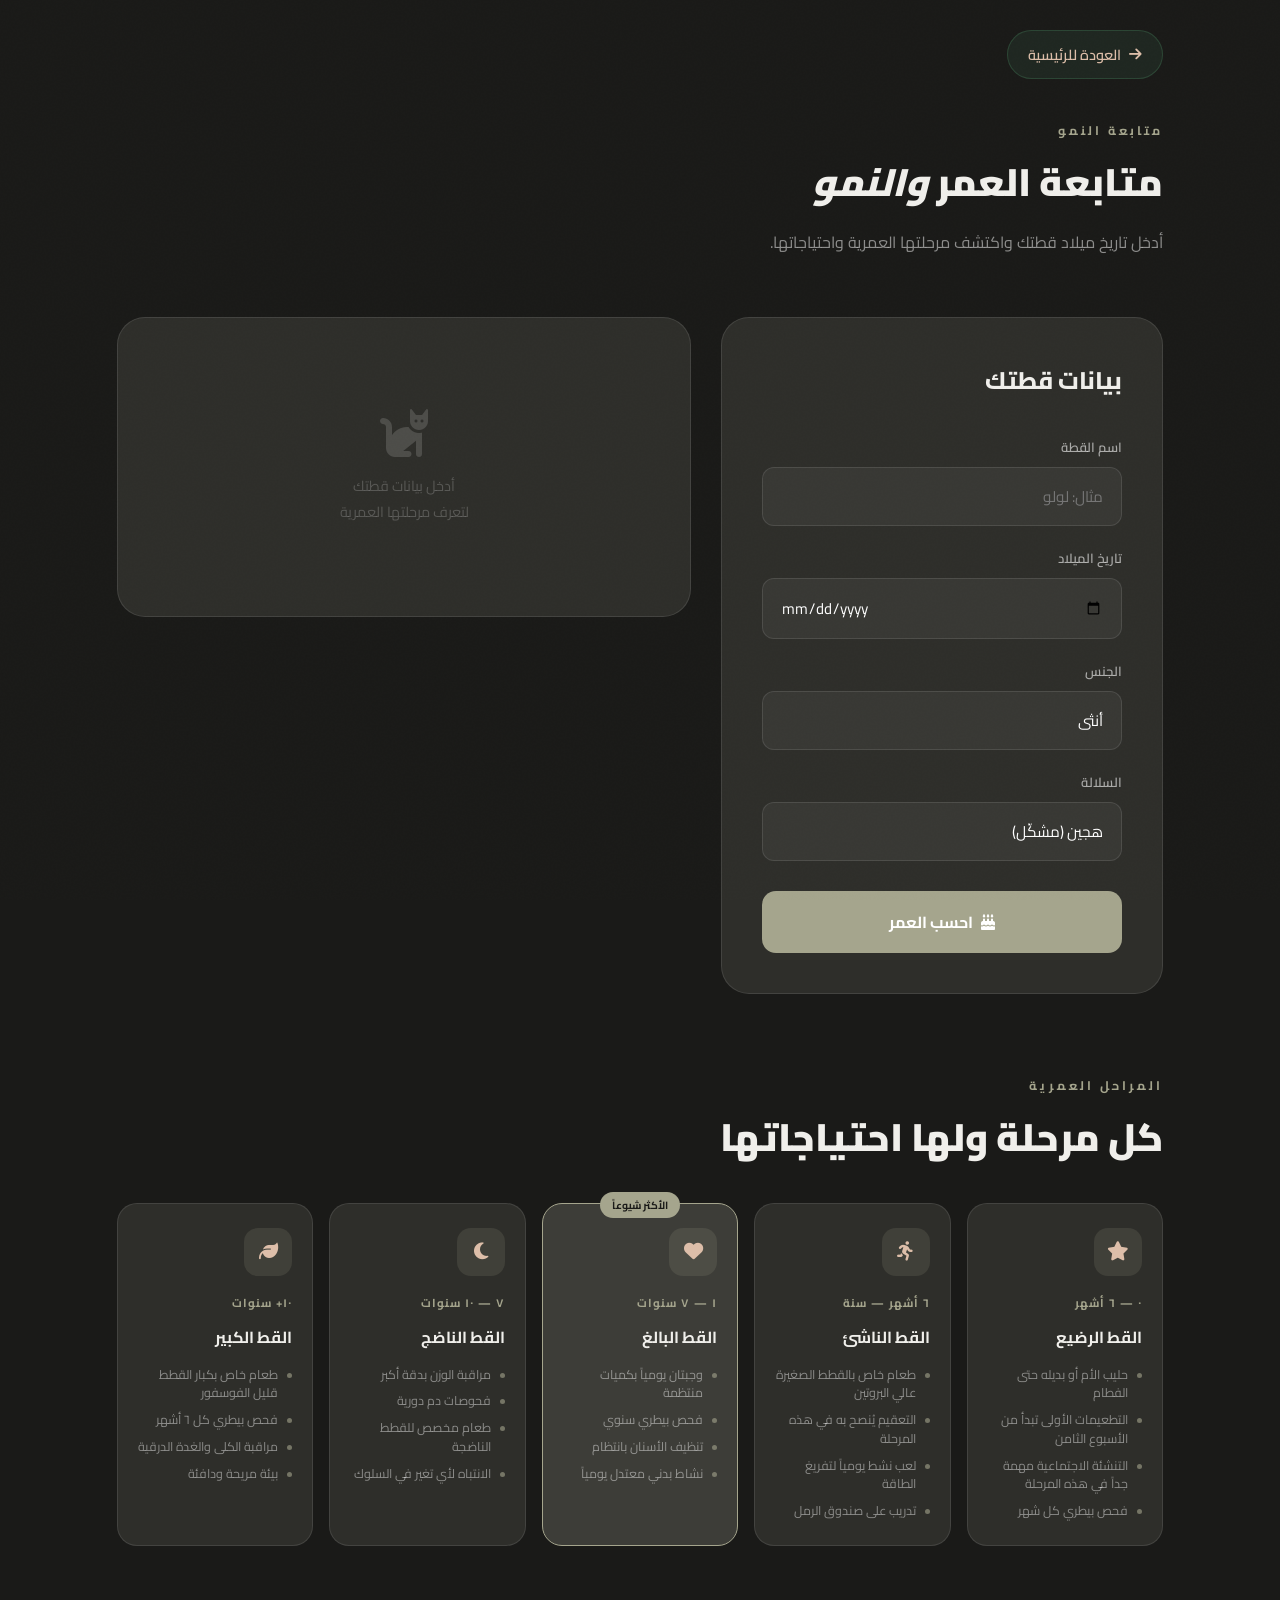
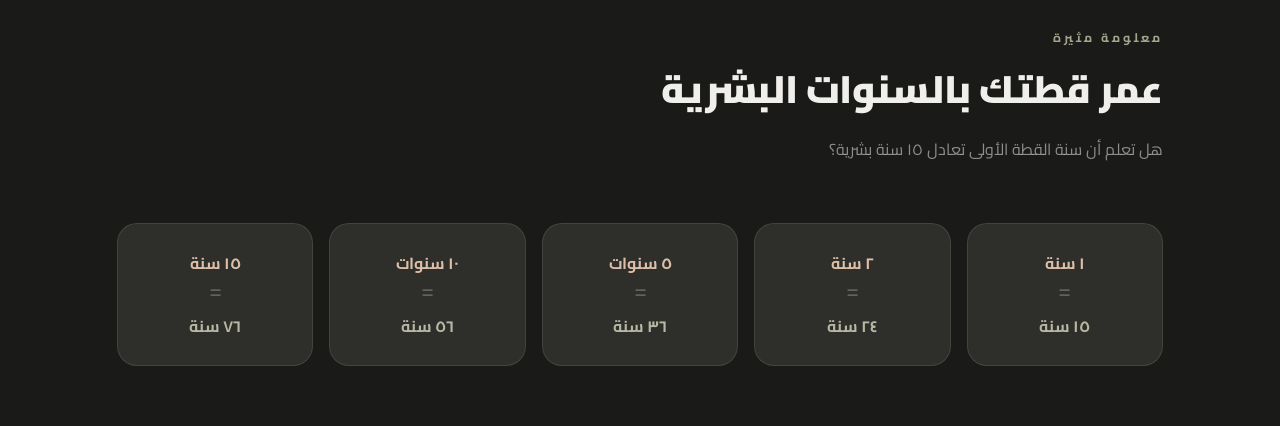
==== commit 5c56b139: "age-tracker.html" ====
--- a/age-tracker.html
+++ b/age-tracker.html
@@ -20,7 +20,7 @@
         <header class="page-header">
             <div class="section-label">متابعة النمو</div>
             <h1 class="section-title">متابعة العمر <em>والنمو</em></h1>
-            <p class="section-desc">أدخلي تاريخ ميلاد قطتك واكتشفي مرحلتها العمرية واحتياجاتها.</p>
+            <p class="section-desc">أدخل تاريخ ميلاد قطتك واكتشف مرحلتها العمرية واحتياجاتها.</p>
         </header>
 
         <div class="age-layout">
@@ -59,16 +59,16 @@
                 </div>
 
                 <button class="calc-btn" onclick="calculateAge()">
-                    <i class="fas fa-birthday-cake"></i> احسبي العمر
+                    <i class="fas fa-birthday-cake"></i> احسب العمر
                 </button>
 
-                <div id="age-error" class="error-msg">رجاءً أدخلي تاريخ الميلاد على الأقل</div>
+                <div id="age-error" class="error-msg">رجاءً أدخل تاريخ الميلاد على الأقل</div>
             </div>
 
             <div class="age-result-box" id="age-result-box">
                 <div class="age-placeholder">
                     <i class="fas fa-cat"></i>
-                    <p>أدخلي بيانات قطتك<br>لتعرفي مرحلتها العمرية</p>
+                    <p>أدخل بيانات قطتك<br>لتعرف مرحلتها العمرية</p>
                 </div>
             </div>
 
@@ -83,7 +83,7 @@
                 <div class="stage-card">
                     <div class="stage-icon"><i class="fas fa-star"></i></div>
                     <div class="stage-age">٠ — ٦ أشهر</div>
-                    <h3>القطة الرضيعة</h3>
+                    <h3>القط الرضيع</h3>
                     <ul class="stage-list">
                         <li>حليب الأم أو بديله حتى الفطام</li>
                         <li>التطعيمات الأولى تبدأ من الأسبوع الثامن</li>
@@ -95,7 +95,7 @@
                 <div class="stage-card">
                     <div class="stage-icon"><i class="fas fa-running"></i></div>
                     <div class="stage-age">٦ أشهر — سنة</div>
-                    <h3>القطة الناشئة</h3>
+                    <h3>القط الناشئ</h3>
                     <ul class="stage-list">
                         <li>طعام خاص بالقطط الصغيرة عالي البروتين</li>
                         <li>التعقيم يُنصح به في هذه المرحلة</li>
@@ -107,7 +107,7 @@
                 <div class="stage-card active-stage">
                     <div class="stage-icon"><i class="fas fa-heart"></i></div>
                     <div class="stage-age">١ — ٧ سنوات</div>
-                    <h3>القطة البالغة</h3>
+                    <h3>القط البالغ</h3>
                     <ul class="stage-list">
                         <li>وجبتان يومياً بكميات منتظمة</li>
                         <li>فحص بيطري سنوي</li>
@@ -119,7 +119,7 @@
                 <div class="stage-card">
                     <div class="stage-icon"><i class="fas fa-moon"></i></div>
                     <div class="stage-age">٧ — ١٠ سنوات</div>
-                    <h3>القطة الناضجة</h3>
+                    <h3>القط الناضج</h3>
                     <ul class="stage-list">
                         <li>مراقبة الوزن بدقة أكبر</li>
                         <li>فحوصات دم دورية</li>
@@ -131,7 +131,7 @@
                 <div class="stage-card">
                     <div class="stage-icon"><i class="fas fa-leaf"></i></div>
                     <div class="stage-age">١٠+ سنوات</div>
-                    <h3>القطة الكبيرة</h3>
+                    <h3>القط الكبير</h3>
                     <ul class="stage-list">
                         <li>طعام خاص بكبار القطط قليل الفوسفور</li>
                         <li>فحص بيطري كل ٦ أشهر</li>
@@ -146,7 +146,7 @@
         <div class="human-age-section">
             <div class="section-label">معلومة مثيرة</div>
             <h2 class="section-title">عمر قطتك بالسنوات البشرية</h2>
-            <p class="section-desc">هل تعلمتِ أن سنة القطة الأولى تعادل ١٥ سنة بشرية؟</p>
+            <p class="section-desc">هل تعلم أن سنة القطة الأولى تعادل ١٥ سنة بشرية؟</p>
 
             <div class="human-age-grid">
                 <div class="human-age-card">
@@ -202,17 +202,17 @@
                 return;
             }
 
-            const totalDays   = Math.floor(diffMs / (1000 * 60 * 60 * 24));
-            const years       = Math.floor(totalDays / 365);
-            const months      = Math.floor((totalDays % 365) / 30);
-            const days        = totalDays % 30;
-            const humanAge    = toHumanAge(years, months);
-            const stage       = getStage(years, months);
-            const nextStage   = getNextStage(years, months);
+            const totalDays = Math.floor(diffMs / (1000 * 60 * 60 * 24));
+            const years     = Math.floor(totalDays / 365);
+            const months    = Math.floor((totalDays % 365) / 30);
+            const days      = totalDays % 30;
+            const humanAge  = toHumanAge(years, months);
+            const stage     = getStage(years, months);
+            const nextStage = getNextStage(years, months);
 
             resultBox.innerHTML = `
                 <div class="result-header">
-                    <div class="result-icon">${stage.icon}</div>
+                    <div class="result-icon"><i class="fas ${stage.icon}"></i></div>
                     <div>
                         <h3 class="result-name">${name}</h3>
                         <span class="result-stage-badge" style="background:${stage.color}20; color:${stage.color}; border:1px solid ${stage.color}40;">
@@ -223,7 +223,9 @@
 
                 <div class="result-ages">
                     <div class="age-box">
-                        <span class="age-box-num">${years > 0 ? years + ' سنة' : ''} ${months > 0 ? months + ' شهر' : ''} ${years === 0 && months === 0 ? days + ' يوم' : ''}</span>
+                        <span class="age-box-num">
+                            ${years > 0 ? years + ' سنة ' : ''}${months > 0 ? months + ' شهر' : ''}${years === 0 && months === 0 ? days + ' يوم' : ''}
+                        </span>
                         <span class="age-box-label">العمر الحقيقي</span>
                     </div>
                     <div class="age-divider"><i class="fas fa-exchange-alt"></i></div>
@@ -247,10 +249,49 @@
                 </div>` : `
                 <div class="next-stage">
                     <i class="fas fa-crown"></i>
-                    قطتك في أعلى مراحل العمر — اعتني بها جيداً
+                    قطتك في أعلى مراحل العمر — اعتن بها جيداً
                 </div>`}
             `;
-        }
+            persistAgeForm();
+        }
+
+        var LS_AGE = 'bsees-age-tracker';
+
+        function persistAgeForm() {
+            try {
+                localStorage.setItem(LS_AGE, JSON.stringify({
+                    name: document.getElementById('cat-name').value,
+                    birthdate: document.getElementById('cat-birthdate').value,
+                    gender: document.getElementById('cat-gender').value,
+                    breed: document.getElementById('cat-breed').value
+                }));
+            } catch (e) {}
+        }
+
+        function restoreAgeForm() {
+            try {
+                var raw = localStorage.getItem(LS_AGE);
+                if (!raw) return;
+                var d = JSON.parse(raw);
+                if (d.name != null) document.getElementById('cat-name').value = d.name;
+                if (d.birthdate) document.getElementById('cat-birthdate').value = d.birthdate;
+                if (d.gender) document.getElementById('cat-gender').value = d.gender;
+                if (d.breed) document.getElementById('cat-breed').value = d.breed;
+                if (d.birthdate) {
+                    document.getElementById('age-error').style.display = 'none';
+                    calculateAge();
+                }
+            } catch (e) {}
+        }
+
+        document.addEventListener('DOMContentLoaded', function () {
+            ['cat-name', 'cat-birthdate', 'cat-gender', 'cat-breed'].forEach(function (id) {
+                var el = document.getElementById(id);
+                el.addEventListener('input', persistAgeForm);
+                el.addEventListener('change', persistAgeForm);
+            });
+            restoreAgeForm();
+        });
 
         function toHumanAge(years, months) {
             const totalMonths = years * 12 + months;
@@ -262,22 +303,47 @@
 
         function getStage(years, months) {
             const totalMonths = years * 12 + months;
-            if (totalMonths < 6)   return { label: 'رضيعة',  icon: '🍼', color: '#ddbea9', tips: ['حليب الأم أو بديله', 'التطعيمات الأولى', 'التنشئة الاجتماعية', 'فحص شهري'] };
-            if (totalMonths < 12)  return { label: 'ناشئة',  icon: '⚡', color: '#b7b7a4', tips: ['طعام عالي البروتين', 'التعقيم في هذه المرحلة', 'لعب نشط يومي', 'تدريب على صندوق الرمل'] };
-            if (years < 7)         return { label: 'بالغة',  icon: '❤️', color: '#a5a58d', tips: ['وجبتان يومياً منتظمتان', 'فحص بيطري سنوي', 'تنظيف الأسنان', 'نشاط بدني معتدل'] };
-            if (years < 10)        return { label: 'ناضجة',  icon: '🌙', color: '#b7b7a4', tips: ['مراقبة الوزن بدقة', 'فحوصات دم دورية', 'طعام للقطط الناضجة', 'الانتباه لتغير السلوك'] };
-            return                         { label: 'كبيرة',  icon: '🍃', color: '#ddbea9', tips: ['طعام قليل الفوسفور', 'فحص كل ٦ أشهر', 'مراقبة الكلى والغدة الدرقية', 'بيئة دافئة ومريحة'] };
+            if (totalMonths < 6)  return {
+                label: 'رضيع',
+                icon: 'fa-star',
+                color: '#90AB8B',
+                tips: ['حليب الأم أو بديله حتى الفطام', 'التطعيمات الأولى من الأسبوع الثامن', 'التنشئة الاجتماعية مهمة جداً', 'فحص بيطري كل شهر']
+            };
+            if (totalMonths < 12) return {
+                label: 'ناشئ',
+                icon: 'fa-bolt',
+                color: '#7d9a84',
+                tips: ['طعام عالي البروتين للقطط الصغيرة', 'التعقيم يُنصح به في هذه المرحلة', 'لعب نشط يومياً لتفريغ الطاقة', 'تدريب على صندوق الرمل']
+            };
+            if (years < 7)        return {
+                label: 'بالغ',
+                icon: 'fa-heart',
+                color: '#5A7863',
+                tips: ['وجبتان يومياً بكميات منتظمة', 'فحص بيطري سنوي', 'تنظيف الأسنان بانتظام', 'نشاط بدني معتدل يومياً']
+            };
+            if (years < 10)       return {
+                label: 'ناضج',
+                icon: 'fa-moon',
+                color: '#7d9a84',
+                tips: ['مراقبة الوزن بدقة أكبر', 'فحوصات دم دورية', 'طعام مخصص للقطط الناضجة', 'الانتباه لأي تغير في السلوك']
+            };
+            return {
+                label: 'كبير',
+                icon: 'fa-leaf',
+                color: '#90AB8B',
+                tips: ['طعام قليل الفوسفور لكبار القطط', 'فحص بيطري كل ٦ أشهر', 'مراقبة الكلى والغدة الدرقية', 'بيئة دافئة ومريحة']
+            };
         }
 
         function getNextStage(years, months) {
             const totalMonths = years * 12 + months;
-            if (totalMonths < 6)  return 'القطة الناشئة (٦ أشهر)';
-            if (totalMonths < 12) return 'القطة البالغة (سنة)';
-            if (years < 7)        return 'القطة الناضجة (٧ سنوات)';
-            if (years < 10)       return 'القطة الكبيرة (١٠ سنوات)';
+            if (totalMonths < 6)  return 'القط الناشئ (٦ أشهر)';
+            if (totalMonths < 12) return 'القط البالغ (سنة)';
+            if (years < 7)        return 'القط الناضج (٧ سنوات)';
+            if (years < 10)       return 'القط الكبير (١٠ سنوات)';
             return null;
         }
     </script>
 
 </body>
-</html>+</html>
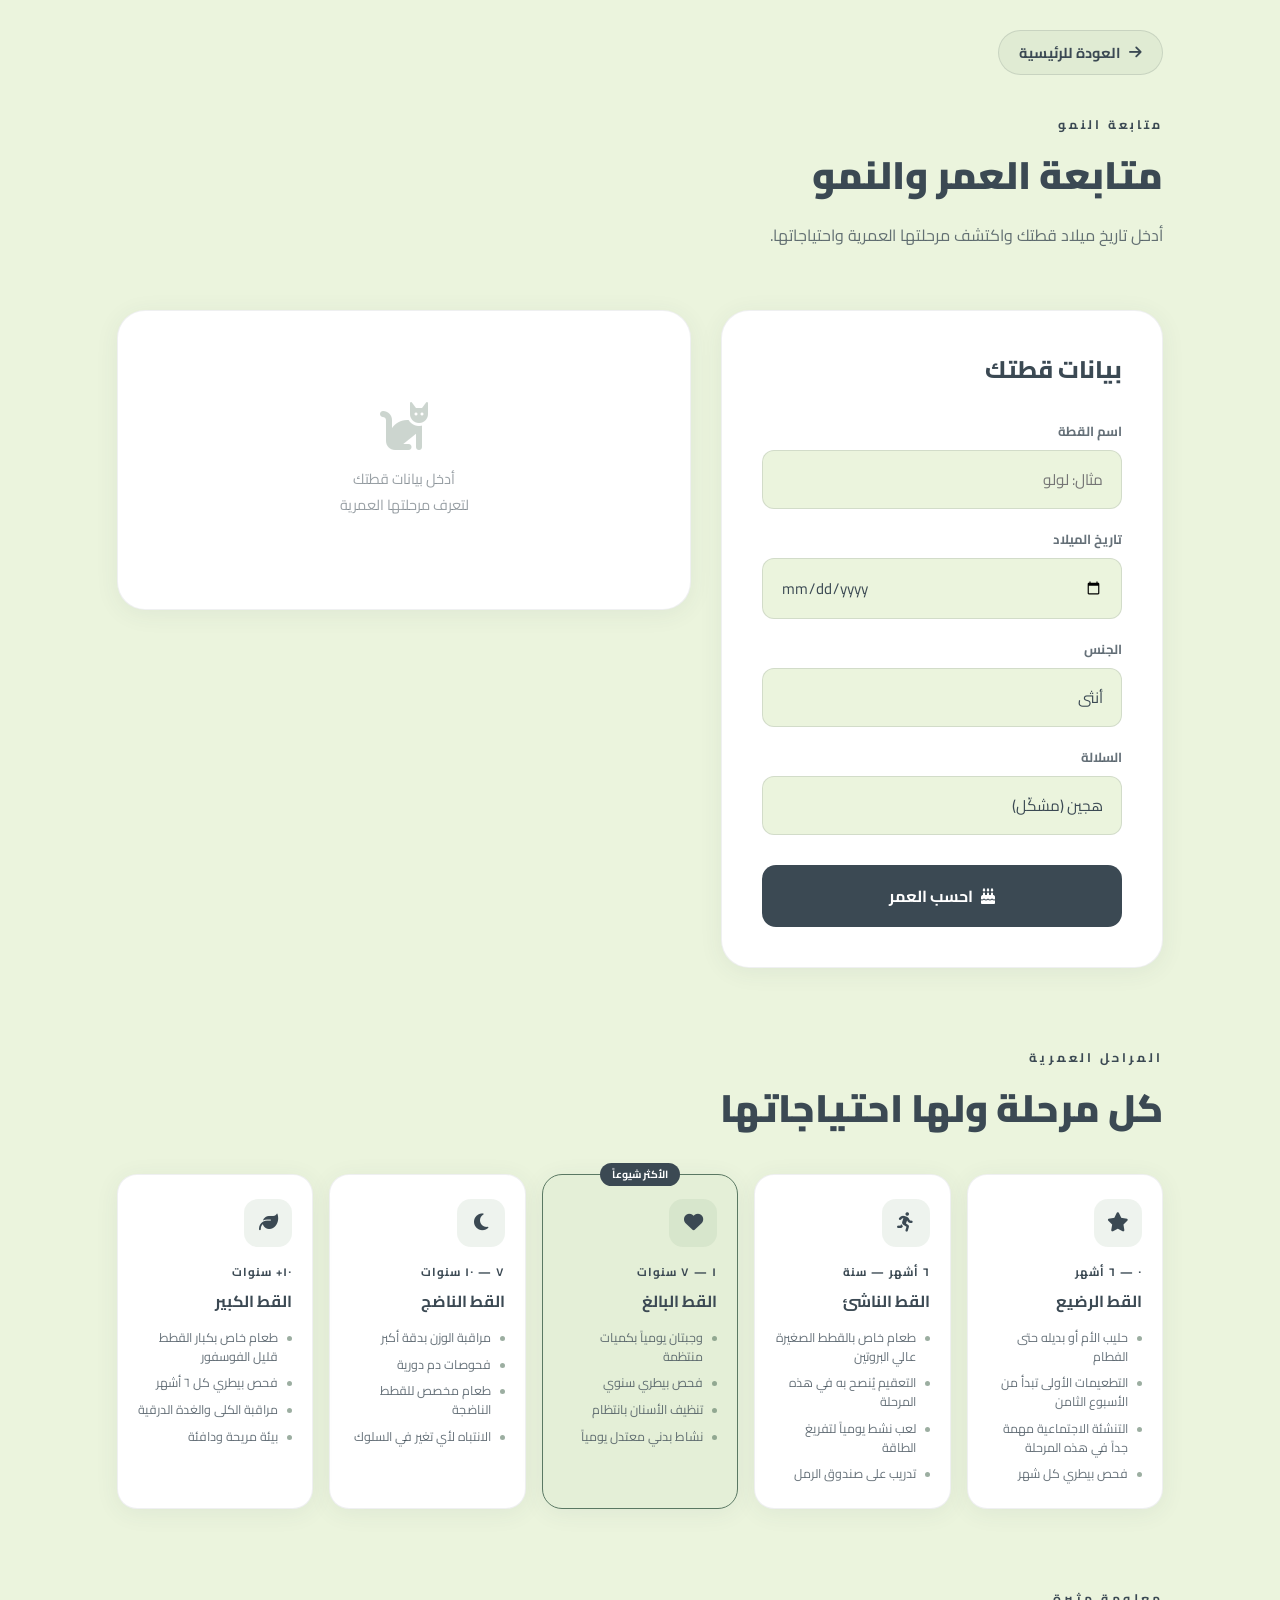
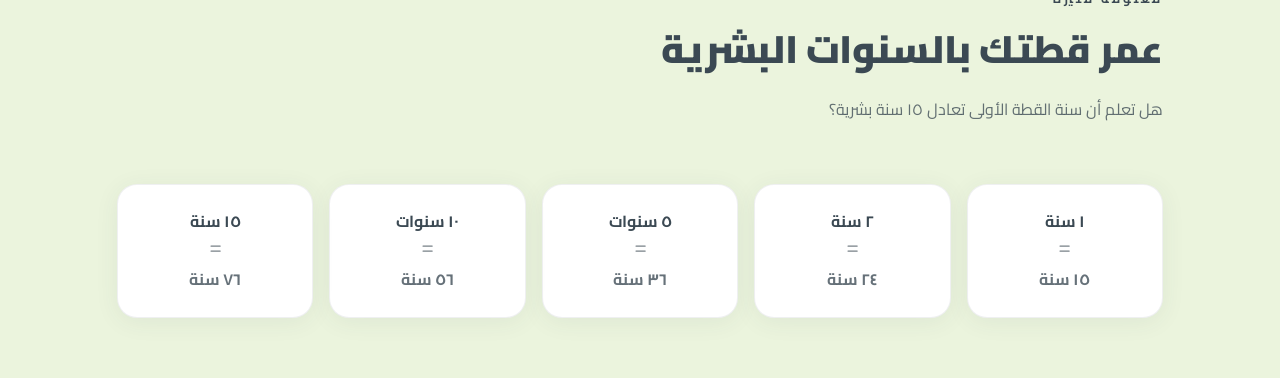
==== commit 5ef2226b: "ربط فورم التواصل" ====
--- a/age-tracker.html
+++ b/age-tracker.html
@@ -1,349 +1,349 @@
-<!DOCTYPE html>
-<html lang="ar" dir="rtl">
-<head>
-    <meta charset="UTF-8">
-    <meta name="viewport" content="width=device-width, initial-scale=1.0">
-    <title>متابعة العمر والنمو | MIAW</title>
-    <link href="https://fonts.googleapis.com/css2?family=Cairo:wght@300;400;600;700;900&display=swap" rel="stylesheet">
-    <link rel="stylesheet" href="https://cdnjs.cloudflare.com/ajax/libs/font-awesome/6.5.0/css/all.min.css">
-    <link rel="stylesheet" href="css/style.css">
-    <link rel="stylesheet" href="css/age-tracker.css">
-</head>
-<body style="padding-top: 30px;">
-
-    <div class="container fade-up visible">
-
-        <a href="index.html" class="back-btn">
-            <i class="fas fa-arrow-right"></i> العودة للرئيسية
-        </a>
-
-        <header class="page-header">
-            <div class="section-label">متابعة النمو</div>
-            <h1 class="section-title">متابعة العمر <em>والنمو</em></h1>
-            <p class="section-desc">أدخل تاريخ ميلاد قطتك واكتشف مرحلتها العمرية واحتياجاتها.</p>
-        </header>
-
-        <div class="age-layout">
-
-            <div class="calc-box">
-                <h3 class="calc-title">بيانات قطتك</h3>
-
-                <div class="form-group">
-                    <label class="form-label">اسم القطة</label>
-                    <input type="text" class="form-input" id="cat-name" placeholder="مثال: لولو">
-                </div>
-
-                <div class="form-group">
-                    <label class="form-label">تاريخ الميلاد</label>
-                    <input type="date" class="form-input" id="cat-birthdate">
-                </div>
-
-                <div class="form-group">
-                    <label class="form-label">الجنس</label>
-                    <select class="form-select" id="cat-gender">
-                        <option value="female">أنثى</option>
-                        <option value="male">ذكر</option>
-                    </select>
-                </div>
-
-                <div class="form-group">
-                    <label class="form-label">السلالة</label>
-                    <select class="form-select" id="cat-breed">
-                        <option value="mixed">هجين (مشكّل)</option>
-                        <option value="persian">فارسي</option>
-                        <option value="siamese">سيامي</option>
-                        <option value="british">بريطاني قصير الشعر</option>
-                        <option value="maine">مين كون</option>
-                        <option value="other">أخرى</option>
-                    </select>
-                </div>
-
-                <button class="calc-btn" onclick="calculateAge()">
-                    <i class="fas fa-birthday-cake"></i> احسب العمر
-                </button>
-
-                <div id="age-error" class="error-msg">رجاءً أدخل تاريخ الميلاد على الأقل</div>
-            </div>
-
-            <div class="age-result-box" id="age-result-box">
-                <div class="age-placeholder">
-                    <i class="fas fa-cat"></i>
-                    <p>أدخل بيانات قطتك<br>لتعرف مرحلتها العمرية</p>
-                </div>
-            </div>
-
-        </div>
-
-        <div class="stages-section">
-            <div class="section-label">المراحل العمرية</div>
-            <h2 class="section-title">كل مرحلة ولها احتياجاتها</h2>
-
-            <div class="stages-grid">
-
-                <div class="stage-card">
-                    <div class="stage-icon"><i class="fas fa-star"></i></div>
-                    <div class="stage-age">٠ — ٦ أشهر</div>
-                    <h3>القط الرضيع</h3>
-                    <ul class="stage-list">
-                        <li>حليب الأم أو بديله حتى الفطام</li>
-                        <li>التطعيمات الأولى تبدأ من الأسبوع الثامن</li>
-                        <li>التنشئة الاجتماعية مهمة جداً في هذه المرحلة</li>
-                        <li>فحص بيطري كل شهر</li>
-                    </ul>
-                </div>
-
-                <div class="stage-card">
-                    <div class="stage-icon"><i class="fas fa-running"></i></div>
-                    <div class="stage-age">٦ أشهر — سنة</div>
-                    <h3>القط الناشئ</h3>
-                    <ul class="stage-list">
-                        <li>طعام خاص بالقطط الصغيرة عالي البروتين</li>
-                        <li>التعقيم يُنصح به في هذه المرحلة</li>
-                        <li>لعب نشط يومياً لتفريغ الطاقة</li>
-                        <li>تدريب على صندوق الرمل</li>
-                    </ul>
-                </div>
-
-                <div class="stage-card active-stage">
-                    <div class="stage-icon"><i class="fas fa-heart"></i></div>
-                    <div class="stage-age">١ — ٧ سنوات</div>
-                    <h3>القط البالغ</h3>
-                    <ul class="stage-list">
-                        <li>وجبتان يومياً بكميات منتظمة</li>
-                        <li>فحص بيطري سنوي</li>
-                        <li>تنظيف الأسنان بانتظام</li>
-                        <li>نشاط بدني معتدل يومياً</li>
-                    </ul>
-                </div>
-
-                <div class="stage-card">
-                    <div class="stage-icon"><i class="fas fa-moon"></i></div>
-                    <div class="stage-age">٧ — ١٠ سنوات</div>
-                    <h3>القط الناضج</h3>
-                    <ul class="stage-list">
-                        <li>مراقبة الوزن بدقة أكبر</li>
-                        <li>فحوصات دم دورية</li>
-                        <li>طعام مخصص للقطط الناضجة</li>
-                        <li>الانتباه لأي تغير في السلوك</li>
-                    </ul>
-                </div>
-
-                <div class="stage-card">
-                    <div class="stage-icon"><i class="fas fa-leaf"></i></div>
-                    <div class="stage-age">١٠+ سنوات</div>
-                    <h3>القط الكبير</h3>
-                    <ul class="stage-list">
-                        <li>طعام خاص بكبار القطط قليل الفوسفور</li>
-                        <li>فحص بيطري كل ٦ أشهر</li>
-                        <li>مراقبة الكلى والغدة الدرقية</li>
-                        <li>بيئة مريحة ودافئة</li>
-                    </ul>
-                </div>
-
-            </div>
-        </div>
-
-        <div class="human-age-section">
-            <div class="section-label">معلومة مثيرة</div>
-            <h2 class="section-title">عمر قطتك بالسنوات البشرية</h2>
-            <p class="section-desc">هل تعلم أن سنة القطة الأولى تعادل ١٥ سنة بشرية؟</p>
-
-            <div class="human-age-grid">
-                <div class="human-age-card">
-                    <span class="cat-age-num">١ سنة</span>
-                    <i class="fas fa-equals"></i>
-                    <span class="human-age-num">١٥ سنة</span>
-                </div>
-                <div class="human-age-card">
-                    <span class="cat-age-num">٢ سنة</span>
-                    <i class="fas fa-equals"></i>
-                    <span class="human-age-num">٢٤ سنة</span>
-                </div>
-                <div class="human-age-card">
-                    <span class="cat-age-num">٥ سنوات</span>
-                    <i class="fas fa-equals"></i>
-                    <span class="human-age-num">٣٦ سنة</span>
-                </div>
-                <div class="human-age-card">
-                    <span class="cat-age-num">١٠ سنوات</span>
-                    <i class="fas fa-equals"></i>
-                    <span class="human-age-num">٥٦ سنة</span>
-                </div>
-                <div class="human-age-card">
-                    <span class="cat-age-num">١٥ سنة</span>
-                    <i class="fas fa-equals"></i>
-                    <span class="human-age-num">٧٦ سنة</span>
-                </div>
-            </div>
-        </div>
-
-    </div>
-
-    <script>
-        function calculateAge() {
-            const birthdate = document.getElementById('cat-birthdate').value;
-            const name      = document.getElementById('cat-name').value.trim() || 'قطتك';
-            const errorEl   = document.getElementById('age-error');
-            const resultBox = document.getElementById('age-result-box');
-
-            if (!birthdate) {
-                errorEl.style.display = 'block';
-                return;
-            }
-            errorEl.style.display = 'none';
-
-            const birth  = new Date(birthdate + 'T00:00:00');
-            const now    = new Date();
-            const diffMs = now - birth;
-
-            if (diffMs < 0) {
-                errorEl.textContent = 'تاريخ الميلاد لا يمكن أن يكون في المستقبل';
-                errorEl.style.display = 'block';
-                return;
-            }
-
-            const totalDays = Math.floor(diffMs / (1000 * 60 * 60 * 24));
-            const years     = Math.floor(totalDays / 365);
-            const months    = Math.floor((totalDays % 365) / 30);
-            const days      = totalDays % 30;
-            const humanAge  = toHumanAge(years, months);
-            const stage     = getStage(years, months);
-            const nextStage = getNextStage(years, months);
-
-            resultBox.innerHTML = `
-                <div class="result-header">
-                    <div class="result-icon"><i class="fas ${stage.icon}"></i></div>
-                    <div>
-                        <h3 class="result-name">${name}</h3>
-                        <span class="result-stage-badge" style="background:${stage.color}20; color:${stage.color}; border:1px solid ${stage.color}40;">
-                            ${stage.label}
-                        </span>
-                    </div>
-                </div>
-
-                <div class="result-ages">
-                    <div class="age-box">
-                        <span class="age-box-num">
-                            ${years > 0 ? years + ' سنة ' : ''}${months > 0 ? months + ' شهر' : ''}${years === 0 && months === 0 ? days + ' يوم' : ''}
-                        </span>
-                        <span class="age-box-label">العمر الحقيقي</span>
-                    </div>
-                    <div class="age-divider"><i class="fas fa-exchange-alt"></i></div>
-                    <div class="age-box">
-                        <span class="age-box-num">${humanAge} سنة</span>
-                        <span class="age-box-label">بالسنوات البشرية</span>
-                    </div>
-                </div>
-
-                <div class="result-tips">
-                    <div class="result-tips-title"><i class="fas fa-lightbulb"></i> احتياجات هذه المرحلة</div>
-                    <ul>
-                        ${stage.tips.map(t => `<li>${t}</li>`).join('')}
-                    </ul>
-                </div>
-
-                ${nextStage ? `
-                <div class="next-stage">
-                    <i class="fas fa-arrow-left"></i>
-                    المرحلة القادمة: <strong>${nextStage}</strong>
-                </div>` : `
-                <div class="next-stage">
-                    <i class="fas fa-crown"></i>
-                    قطتك في أعلى مراحل العمر — اعتن بها جيداً
-                </div>`}
-            `;
-            persistAgeForm();
-        }
-
-        var LS_AGE = 'bsees-age-tracker';
-
-        function persistAgeForm() {
-            try {
-                localStorage.setItem(LS_AGE, JSON.stringify({
-                    name: document.getElementById('cat-name').value,
-                    birthdate: document.getElementById('cat-birthdate').value,
-                    gender: document.getElementById('cat-gender').value,
-                    breed: document.getElementById('cat-breed').value
-                }));
-            } catch (e) {}
-        }
-
-        function restoreAgeForm() {
-            try {
-                var raw = localStorage.getItem(LS_AGE);
-                if (!raw) return;
-                var d = JSON.parse(raw);
-                if (d.name != null) document.getElementById('cat-name').value = d.name;
-                if (d.birthdate) document.getElementById('cat-birthdate').value = d.birthdate;
-                if (d.gender) document.getElementById('cat-gender').value = d.gender;
-                if (d.breed) document.getElementById('cat-breed').value = d.breed;
-                if (d.birthdate) {
-                    document.getElementById('age-error').style.display = 'none';
-                    calculateAge();
-                }
-            } catch (e) {}
-        }
-
-        document.addEventListener('DOMContentLoaded', function () {
-            ['cat-name', 'cat-birthdate', 'cat-gender', 'cat-breed'].forEach(function (id) {
-                var el = document.getElementById(id);
-                el.addEventListener('input', persistAgeForm);
-                el.addEventListener('change', persistAgeForm);
-            });
-            restoreAgeForm();
-        });
-
-        function toHumanAge(years, months) {
-            const totalMonths = years * 12 + months;
-            if (totalMonths <= 6)  return Math.round(totalMonths * 2.5);
-            if (totalMonths <= 12) return Math.round(15 + (totalMonths - 6) * 1.5);
-            if (years <= 2)        return Math.round(15 + (totalMonths - 6) * 1.5);
-            return Math.round(24 + (years - 2) * 4);
-        }
-
-        function getStage(years, months) {
-            const totalMonths = years * 12 + months;
-            if (totalMonths < 6)  return {
-                label: 'رضيع',
-                icon: 'fa-star',
-                color: '#90AB8B',
-                tips: ['حليب الأم أو بديله حتى الفطام', 'التطعيمات الأولى من الأسبوع الثامن', 'التنشئة الاجتماعية مهمة جداً', 'فحص بيطري كل شهر']
-            };
-            if (totalMonths < 12) return {
-                label: 'ناشئ',
-                icon: 'fa-bolt',
-                color: '#7d9a84',
-                tips: ['طعام عالي البروتين للقطط الصغيرة', 'التعقيم يُنصح به في هذه المرحلة', 'لعب نشط يومياً لتفريغ الطاقة', 'تدريب على صندوق الرمل']
-            };
-            if (years < 7)        return {
-                label: 'بالغ',
-                icon: 'fa-heart',
-                color: '#5A7863',
-                tips: ['وجبتان يومياً بكميات منتظمة', 'فحص بيطري سنوي', 'تنظيف الأسنان بانتظام', 'نشاط بدني معتدل يومياً']
-            };
-            if (years < 10)       return {
-                label: 'ناضج',
-                icon: 'fa-moon',
-                color: '#7d9a84',
-                tips: ['مراقبة الوزن بدقة أكبر', 'فحوصات دم دورية', 'طعام مخصص للقطط الناضجة', 'الانتباه لأي تغير في السلوك']
-            };
-            return {
-                label: 'كبير',
-                icon: 'fa-leaf',
-                color: '#90AB8B',
-                tips: ['طعام قليل الفوسفور لكبار القطط', 'فحص بيطري كل ٦ أشهر', 'مراقبة الكلى والغدة الدرقية', 'بيئة دافئة ومريحة']
-            };
-        }
-
-        function getNextStage(years, months) {
-            const totalMonths = years * 12 + months;
-            if (totalMonths < 6)  return 'القط الناشئ (٦ أشهر)';
-            if (totalMonths < 12) return 'القط البالغ (سنة)';
-            if (years < 7)        return 'القط الناضج (٧ سنوات)';
-            if (years < 10)       return 'القط الكبير (١٠ سنوات)';
-            return null;
-        }
-    </script>
-
-</body>
-</html>
+<!DOCTYPE html>
+<html lang="ar" dir="rtl">
+<head>
+    <meta charset="UTF-8">
+    <meta name="viewport" content="width=device-width, initial-scale=1.0">
+    <title>متابعة العمر والنمو | MIAW</title>
+    <link href="https://fonts.googleapis.com/css2?family=Cairo:wght@300;400;600;700;900&display=swap" rel="stylesheet">
+    <link rel="stylesheet" href="https://cdnjs.cloudflare.com/ajax/libs/font-awesome/6.5.0/css/all.min.css">
+    <link rel="stylesheet" href="css/style.css">
+    <link rel="stylesheet" href="css/age-tracker.css">
+</head>
+<body style="padding-top: 30px;">
+
+    <div class="container fade-up visible">
+
+        <a href="index.html" class="back-btn">
+            <i class="fas fa-arrow-right"></i> العودة للرئيسية
+        </a>
+
+        <header class="page-header">
+            <div class="section-label">متابعة النمو</div>
+            <h1 class="section-title">متابعة العمر <em>والنمو</em></h1>
+            <p class="section-desc">أدخل تاريخ ميلاد قطتك واكتشف مرحلتها العمرية واحتياجاتها.</p>
+        </header>
+
+        <div class="age-layout">
+
+            <div class="calc-box">
+                <h3 class="calc-title">بيانات قطتك</h3>
+
+                <div class="form-group">
+                    <label class="form-label">اسم القطة</label>
+                    <input type="text" class="form-input" id="cat-name" placeholder="مثال: لولو">
+                </div>
+
+                <div class="form-group">
+                    <label class="form-label">تاريخ الميلاد</label>
+                    <input type="date" class="form-input" id="cat-birthdate">
+                </div>
+
+                <div class="form-group">
+                    <label class="form-label">الجنس</label>
+                    <select class="form-select" id="cat-gender">
+                        <option value="female">أنثى</option>
+                        <option value="male">ذكر</option>
+                    </select>
+                </div>
+
+                <div class="form-group">
+                    <label class="form-label">السلالة</label>
+                    <select class="form-select" id="cat-breed">
+                        <option value="mixed">هجين (مشكّل)</option>
+                        <option value="persian">فارسي</option>
+                        <option value="siamese">سيامي</option>
+                        <option value="british">بريطاني قصير الشعر</option>
+                        <option value="maine">مين كون</option>
+                        <option value="other">أخرى</option>
+                    </select>
+                </div>
+
+                <button class="calc-btn" onclick="calculateAge()">
+                    <i class="fas fa-birthday-cake"></i> احسب العمر
+                </button>
+
+                <div id="age-error" class="error-msg">رجاءً أدخل تاريخ الميلاد على الأقل</div>
+            </div>
+
+            <div class="age-result-box" id="age-result-box">
+                <div class="age-placeholder">
+                    <i class="fas fa-cat"></i>
+                    <p>أدخل بيانات قطتك<br>لتعرف مرحلتها العمرية</p>
+                </div>
+            </div>
+
+        </div>
+
+        <div class="stages-section">
+            <div class="section-label">المراحل العمرية</div>
+            <h2 class="section-title">كل مرحلة ولها احتياجاتها</h2>
+
+            <div class="stages-grid">
+
+                <div class="stage-card">
+                    <div class="stage-icon"><i class="fas fa-star"></i></div>
+                    <div class="stage-age">٠ — ٦ أشهر</div>
+                    <h3>القط الرضيع</h3>
+                    <ul class="stage-list">
+                        <li>حليب الأم أو بديله حتى الفطام</li>
+                        <li>التطعيمات الأولى تبدأ من الأسبوع الثامن</li>
+                        <li>التنشئة الاجتماعية مهمة جداً في هذه المرحلة</li>
+                        <li>فحص بيطري كل شهر</li>
+                    </ul>
+                </div>
+
+                <div class="stage-card">
+                    <div class="stage-icon"><i class="fas fa-running"></i></div>
+                    <div class="stage-age">٦ أشهر — سنة</div>
+                    <h3>القط الناشئ</h3>
+                    <ul class="stage-list">
+                        <li>طعام خاص بالقطط الصغيرة عالي البروتين</li>
+                        <li>التعقيم يُنصح به في هذه المرحلة</li>
+                        <li>لعب نشط يومياً لتفريغ الطاقة</li>
+                        <li>تدريب على صندوق الرمل</li>
+                    </ul>
+                </div>
+
+                <div class="stage-card active-stage">
+                    <div class="stage-icon"><i class="fas fa-heart"></i></div>
+                    <div class="stage-age">١ — ٧ سنوات</div>
+                    <h3>القط البالغ</h3>
+                    <ul class="stage-list">
+                        <li>وجبتان يومياً بكميات منتظمة</li>
+                        <li>فحص بيطري سنوي</li>
+                        <li>تنظيف الأسنان بانتظام</li>
+                        <li>نشاط بدني معتدل يومياً</li>
+                    </ul>
+                </div>
+
+                <div class="stage-card">
+                    <div class="stage-icon"><i class="fas fa-moon"></i></div>
+                    <div class="stage-age">٧ — ١٠ سنوات</div>
+                    <h3>القط الناضج</h3>
+                    <ul class="stage-list">
+                        <li>مراقبة الوزن بدقة أكبر</li>
+                        <li>فحوصات دم دورية</li>
+                        <li>طعام مخصص للقطط الناضجة</li>
+                        <li>الانتباه لأي تغير في السلوك</li>
+                    </ul>
+                </div>
+
+                <div class="stage-card">
+                    <div class="stage-icon"><i class="fas fa-leaf"></i></div>
+                    <div class="stage-age">١٠+ سنوات</div>
+                    <h3>القط الكبير</h3>
+                    <ul class="stage-list">
+                        <li>طعام خاص بكبار القطط قليل الفوسفور</li>
+                        <li>فحص بيطري كل ٦ أشهر</li>
+                        <li>مراقبة الكلى والغدة الدرقية</li>
+                        <li>بيئة مريحة ودافئة</li>
+                    </ul>
+                </div>
+
+            </div>
+        </div>
+
+        <div class="human-age-section">
+            <div class="section-label">معلومة مثيرة</div>
+            <h2 class="section-title">عمر قطتك بالسنوات البشرية</h2>
+            <p class="section-desc">هل تعلم أن سنة القطة الأولى تعادل ١٥ سنة بشرية؟</p>
+
+            <div class="human-age-grid">
+                <div class="human-age-card">
+                    <span class="cat-age-num">١ سنة</span>
+                    <i class="fas fa-equals"></i>
+                    <span class="human-age-num">١٥ سنة</span>
+                </div>
+                <div class="human-age-card">
+                    <span class="cat-age-num">٢ سنة</span>
+                    <i class="fas fa-equals"></i>
+                    <span class="human-age-num">٢٤ سنة</span>
+                </div>
+                <div class="human-age-card">
+                    <span class="cat-age-num">٥ سنوات</span>
+                    <i class="fas fa-equals"></i>
+                    <span class="human-age-num">٣٦ سنة</span>
+                </div>
+                <div class="human-age-card">
+                    <span class="cat-age-num">١٠ سنوات</span>
+                    <i class="fas fa-equals"></i>
+                    <span class="human-age-num">٥٦ سنة</span>
+                </div>
+                <div class="human-age-card">
+                    <span class="cat-age-num">١٥ سنة</span>
+                    <i class="fas fa-equals"></i>
+                    <span class="human-age-num">٧٦ سنة</span>
+                </div>
+            </div>
+        </div>
+
+    </div>
+
+    <script>
+        function calculateAge() {
+            const birthdate = document.getElementById('cat-birthdate').value;
+            const name      = document.getElementById('cat-name').value.trim() || 'قطتك';
+            const errorEl   = document.getElementById('age-error');
+            const resultBox = document.getElementById('age-result-box');
+
+            if (!birthdate) {
+                errorEl.style.display = 'block';
+                return;
+            }
+            errorEl.style.display = 'none';
+
+            const birth  = new Date(birthdate + 'T00:00:00');
+            const now    = new Date();
+            const diffMs = now - birth;
+
+            if (diffMs < 0) {
+                errorEl.textContent = 'تاريخ الميلاد لا يمكن أن يكون في المستقبل';
+                errorEl.style.display = 'block';
+                return;
+            }
+
+            const totalDays = Math.floor(diffMs / (1000 * 60 * 60 * 24));
+            const years     = Math.floor(totalDays / 365);
+            const months    = Math.floor((totalDays % 365) / 30);
+            const days      = totalDays % 30;
+            const humanAge  = toHumanAge(years, months);
+            const stage     = getStage(years, months);
+            const nextStage = getNextStage(years, months);
+
+            resultBox.innerHTML = `
+                <div class="result-header">
+                    <div class="result-icon"><i class="fas ${stage.icon}"></i></div>
+                    <div>
+                        <h3 class="result-name">${name}</h3>
+                        <span class="result-stage-badge" style="background:${stage.color}20; color:${stage.color}; border:1px solid ${stage.color}40;">
+                            ${stage.label}
+                        </span>
+                    </div>
+                </div>
+
+                <div class="result-ages">
+                    <div class="age-box">
+                        <span class="age-box-num">
+                            ${years > 0 ? years + ' سنة ' : ''}${months > 0 ? months + ' شهر' : ''}${years === 0 && months === 0 ? days + ' يوم' : ''}
+                        </span>
+                        <span class="age-box-label">العمر الحقيقي</span>
+                    </div>
+                    <div class="age-divider"><i class="fas fa-exchange-alt"></i></div>
+                    <div class="age-box">
+                        <span class="age-box-num">${humanAge} سنة</span>
+                        <span class="age-box-label">بالسنوات البشرية</span>
+                    </div>
+                </div>
+
+                <div class="result-tips">
+                    <div class="result-tips-title"><i class="fas fa-lightbulb"></i> احتياجات هذه المرحلة</div>
+                    <ul>
+                        ${stage.tips.map(t => `<li>${t}</li>`).join('')}
+                    </ul>
+                </div>
+
+                ${nextStage ? `
+                <div class="next-stage">
+                    <i class="fas fa-arrow-left"></i>
+                    المرحلة القادمة: <strong>${nextStage}</strong>
+                </div>` : `
+                <div class="next-stage">
+                    <i class="fas fa-crown"></i>
+                    قطتك في أعلى مراحل العمر — اعتن بها جيداً
+                </div>`}
+            `;
+            persistAgeForm();
+        }
+
+        var LS_AGE = 'bsees-age-tracker';
+
+        function persistAgeForm() {
+            try {
+                localStorage.setItem(LS_AGE, JSON.stringify({
+                    name: document.getElementById('cat-name').value,
+                    birthdate: document.getElementById('cat-birthdate').value,
+                    gender: document.getElementById('cat-gender').value,
+                    breed: document.getElementById('cat-breed').value
+                }));
+            } catch (e) {}
+        }
+
+        function restoreAgeForm() {
+            try {
+                var raw = localStorage.getItem(LS_AGE);
+                if (!raw) return;
+                var d = JSON.parse(raw);
+                if (d.name != null) document.getElementById('cat-name').value = d.name;
+                if (d.birthdate) document.getElementById('cat-birthdate').value = d.birthdate;
+                if (d.gender) document.getElementById('cat-gender').value = d.gender;
+                if (d.breed) document.getElementById('cat-breed').value = d.breed;
+                if (d.birthdate) {
+                    document.getElementById('age-error').style.display = 'none';
+                    calculateAge();
+                }
+            } catch (e) {}
+        }
+
+        document.addEventListener('DOMContentLoaded', function () {
+            ['cat-name', 'cat-birthdate', 'cat-gender', 'cat-breed'].forEach(function (id) {
+                var el = document.getElementById(id);
+                el.addEventListener('input', persistAgeForm);
+                el.addEventListener('change', persistAgeForm);
+            });
+            restoreAgeForm();
+        });
+
+        function toHumanAge(years, months) {
+            const totalMonths = years * 12 + months;
+            if (totalMonths <= 6)  return Math.round(totalMonths * 2.5);
+            if (totalMonths <= 12) return Math.round(15 + (totalMonths - 6) * 1.5);
+            if (years <= 2)        return Math.round(15 + (totalMonths - 6) * 1.5);
+            return Math.round(24 + (years - 2) * 4);
+        }
+
+        function getStage(years, months) {
+            const totalMonths = years * 12 + months;
+            if (totalMonths < 6)  return {
+                label: 'رضيع',
+                icon: 'fa-star',
+                color: '#90AB8B',
+                tips: ['حليب الأم أو بديله حتى الفطام', 'التطعيمات الأولى من الأسبوع الثامن', 'التنشئة الاجتماعية مهمة جداً', 'فحص بيطري كل شهر']
+            };
+            if (totalMonths < 12) return {
+                label: 'ناشئ',
+                icon: 'fa-bolt',
+                color: '#7d9a84',
+                tips: ['طعام عالي البروتين للقطط الصغيرة', 'التعقيم يُنصح به في هذه المرحلة', 'لعب نشط يومياً لتفريغ الطاقة', 'تدريب على صندوق الرمل']
+            };
+            if (years < 7)        return {
+                label: 'بالغ',
+                icon: 'fa-heart',
+                color: '#5A7863',
+                tips: ['وجبتان يومياً بكميات منتظمة', 'فحص بيطري سنوي', 'تنظيف الأسنان بانتظام', 'نشاط بدني معتدل يومياً']
+            };
+            if (years < 10)       return {
+                label: 'ناضج',
+                icon: 'fa-moon',
+                color: '#7d9a84',
+                tips: ['مراقبة الوزن بدقة أكبر', 'فحوصات دم دورية', 'طعام مخصص للقطط الناضجة', 'الانتباه لأي تغير في السلوك']
+            };
+            return {
+                label: 'كبير',
+                icon: 'fa-leaf',
+                color: '#90AB8B',
+                tips: ['طعام قليل الفوسفور لكبار القطط', 'فحص بيطري كل ٦ أشهر', 'مراقبة الكلى والغدة الدرقية', 'بيئة دافئة ومريحة']
+            };
+        }
+
+        function getNextStage(years, months) {
+            const totalMonths = years * 12 + months;
+            if (totalMonths < 6)  return 'القط الناشئ (٦ أشهر)';
+            if (totalMonths < 12) return 'القط البالغ (سنة)';
+            if (years < 7)        return 'القط الناضج (٧ سنوات)';
+            if (years < 10)       return 'القط الكبير (١٠ سنوات)';
+            return null;
+        }
+    </script>
+
+</body>
+</html>
--- a/css/style.css
+++ b/css/style.css
@@ -1,1221 +1,1620 @@
-:root {
-    --dark: #1a1a18;
-    --dark2: #222220;
-    --green-deep: #2e2e2a;
-    --green-mid: #3d3d38;
-    --green-accent: #a5a58d;
-    --green-light: #ddbea9;
-    --cream: #f0efeb;
-    --peach: #ddbea9;
-    --gold: #b7b7a4;
-    --white: #f0efeb;
-    --glass: rgba(255,255,255,0.05);
-    --glass-border: rgba(255,255,255,0.1);
-}
-
-* {
-    margin: 0;
-    padding: 0;
-    box-sizing: border-box;
-}
-
-html {
-    scroll-behavior: smooth;
-}
-
-body {
-    font-family: 'Cairo', sans-serif;
-    background: var(--dark);
-    color: var(--white);
-    overflow-x: hidden;
-    direction: rtl;
-}
-
-body::before {
-    content: '';
-    position: fixed;
-    inset: 0;
-    background-image: url("data:image/svg+xml,%3Csvg viewBox='0 0 512 512' xmlns='http://www.w3.org/2000/svg'%3E%3Cfilter id='noise'%3E%3CfeTurbulence type='fractalNoise' baseFrequency='0.9' numOctaves='4' stitchTiles='stitch'/%3E%3C/filter%3E%3Crect width='100%25' height='100%25' filter='url(%23noise)' opacity='0.03'/%3E%3C/svg%3E");
-    pointer-events: none;
-    z-index: 9999;
-    opacity: 0.4;
-}
-
-nav {
-    position: fixed;
-    top: 0;
-    width: 100%;
-    z-index: 1000;
-    padding: 20px 6%;
-    display: flex;
-    justify-content: space-between;
-    align-items: center;
-    background: linear-gradient(to bottom, rgba(13,20,16,0.95), transparent);
-    backdrop-filter: blur(10px);
-}
-
-.logo {
-    font-size: 1.6rem;
-    font-weight: 900;
-    letter-spacing: 3px;
-    color: var(--white);
-}
-
-.logo span {
-    color: var(--green-light);
-}
-
-.nav-links {
-    display: flex;
-    gap: 35px;
-    list-style: none;
-}
-
-.nav-links a {
-    color: rgba(255,255,255,0.7);
-    text-decoration: none;
-    font-size: 0.9rem;
-    font-weight: 400;
-    transition: color 0.3s;
-}
-
-.nav-links a:hover {
-    color: var(--green-light);
-}
-
-.nav-cta {
-    background: var(--green-accent);
-    color: white;
-    padding: 10px 28px;
-    border-radius: 30px;
-    text-decoration: none;
-    font-size: 0.9rem;
-    font-weight: 600;
-    transition: all 0.3s;
-}
-
-.nav-cta:hover {
-    background: var(--green-light);
-    color: var(--dark);
-}
-
-.hero {
-    position: relative;
-    min-height: 100vh;
-    display: flex;
-    align-items: center;
-    overflow: hidden;
-    background:
-        linear-gradient(to left, rgba(13,20,16,0.3) 0%, rgba(13,20,16,0.75) 55%, rgba(13,20,16,0.95) 100%),
-        linear-gradient(to bottom, rgba(13,20,16,0.5) 0%, transparent 30%, transparent 70%, rgba(13,20,16,0.9) 100%),
-        url('../images/cats-hero-bg.jpg');
-    background-size: cover;
-    background-position: center 30%;
-    background-repeat: no-repeat;
-}
-
-.hero-botanical {
-    position: absolute;
-    right: -5%;
-    top: 0;
-    height: 100%;
-    width: 55%;
-    opacity: 0.15;
-    pointer-events: none;
-}
-
-.cat-float-card {
-    position: absolute;
-    left: 3%;
-    top: 50%;
-    transform: translateY(-50%);
-    background: var(--glass);
-    border: 1px solid var(--glass-border);
-    backdrop-filter: blur(20px);
-    border-radius: 24px;
-    padding: 24px;
-    width: 200px;
-    text-align: center;
-    animation: floatCard 6s ease-in-out infinite;
-    z-index: 5;
-}
-
-@keyframes floatCard {
-    0%, 100% { transform: translateY(-50%); }
-    50% { transform: translateY(calc(-50% - 15px)); }
-}
-
-.cat-paw-icon {
-    font-size: 3rem;
-    color: var(--green-light);
-    margin-bottom: 12px;
-    display: block;
-}
-
-.cat-float-card h4 {
-    font-size: 0.85rem;
-    color: var(--green-light);
-    font-weight: 600;
-}
-
-.cat-float-card p {
-    font-size: 0.75rem;
-    color: rgba(255,255,255,0.5);
-    margin-top: 4px;
-}
-
-.hero-content {
-    position: relative;
-    z-index: 10;
-    padding: 100px 6% 200px 320px;
-    max-width: 100%;
-    width: 100%;
-}
-
-.hero-tag {
-    display: inline-flex;
-    align-items: center;
-    gap: 8px;
-    background: rgba(74,140,100,0.2);
-    border: 1px solid rgba(74,140,100,0.4);
-    padding: 6px 16px;
-    border-radius: 20px;
-    font-size: 0.8rem;
-    color: var(--green-light);
-    margin-bottom: 30px;
-    letter-spacing: 1px;
-}
-
-.hero-tag i {
-    font-size: 12px;
-}
-
-.hero h1 {
-    font-size: clamp(2.8rem, 5vw, 4.5rem);
-    font-weight: 900;
-    line-height: 1.15;
-    margin-bottom: 25px;
-    color: var(--white);
-}
-
-.hero h1 em {
-    font-style: normal;
-    color: var(--green-light);
-    position: relative;
-}
-
-.hero p {
-    font-size: 1.1rem;
-    color: rgba(255,255,255,0.6);
-    line-height: 1.8;
-    max-width: 500px;
-    margin-bottom: 40px;
-}
-
-.hero-buttons {
-    display: flex;
-    gap: 16px;
-    flex-wrap: wrap;
-    align-items: center;
-}
-
-.btn-main {
-    background: var(--green-accent);
-    color: white;
-    padding: 16px 36px;
-    border-radius: 50px;
-    text-decoration: none;
-    font-weight: 700;
-    font-size: 1rem;
-    transition: all 0.3s;
-    display: inline-flex;
-    align-items: center;
-    gap: 10px;
-}
-
-.btn-main:hover {
-    background: var(--green-light);
-    color: var(--dark);
-    transform: translateY(-2px);
-}
-
-.btn-ghost {
-    color: rgba(255,255,255,0.7);
-    text-decoration: none;
-    font-size: 0.9rem;
-    display: inline-flex;
-    align-items: center;
-    gap: 8px;
-    transition: color 0.3s;
-}
-
-.btn-ghost:hover {
-    color: var(--green-light);
-}
-
-.stats-bar {
-    display: flex;
-    gap: 40px;
-    margin-top: 50px;
-}
-
-.stat-item {
-    text-align: center;
-}
-
-.stat-num {
-    font-size: 2rem;
-    font-weight: 900;
-    color: var(--green-light);
-    display: block;
-    line-height: 1;
-}
-
-.stat-label {
-    font-size: 0.75rem;
-    color: rgba(255,255,255,0.45);
-    margin-top: 4px;
-}
-
-.why-section {
-    padding: 120px 6%;
-    background: var(--dark2);
-    position: relative;
-    overflow: hidden;
-}
-
-.why-section::before {
-    content: '';
-    position: absolute;
-    top: 0;
-    left: 0;
-    right: 0;
-    height: 1px;
-    background: linear-gradient(90deg, transparent, var(--green-accent), transparent);
-}
-
-.section-label {
-    color: var(--green-accent);
-    font-size: 0.78rem;
-    letter-spacing: 3px;
-    font-weight: 700;
-    text-transform: uppercase;
-    margin-bottom: 16px;
-}
-
-.section-title {
-    font-size: clamp(1.8rem, 3vw, 2.8rem);
-    font-weight: 900;
-    line-height: 1.3;
-    max-width: 550px;
-    margin-bottom: 20px;
-}
-
-.section-desc {
-    color: rgba(255,255,255,0.5);
-    font-size: 1rem;
-    line-height: 1.8;
-    max-width: 500px;
-    margin-bottom: 60px;
-}
-
-.why-layout {
-    display: grid;
-    grid-template-columns: 1fr 1fr;
-    gap: 40px;
-    align-items: center;
-}
-
-.why-video-col {
-    transition-delay: 0.2s;
-}
-
-.video-box {
-    position: relative;
-    border-radius: 24px;
-    overflow: hidden;
-    aspect-ratio: 4/3;
-    background: var(--green-deep);
-    border: 1px solid var(--glass-border);
-}
-
-.video-box-inner {
-    width: 100%;
-    height: 100%;
-    display: flex;
-    align-items: center;
-    justify-content: center;
-    flex-direction: column;
-    gap: 16px;
-    background: linear-gradient(135deg, rgba(42,100,65,0.3), rgba(13,20,16,0.8));
-}
-
-.video-cat-icon {
-    font-size: 4rem;
-    color: rgba(255,255,255,0.3);
-}
-
-.video-placeholder-text {
-    font-size: 0.9rem;
-    color: rgba(255,255,255,0.5);
-    text-align: center;
-    padding: 0 20px;
-}
-
-.play-btn {
-    position: absolute;
-    bottom: 20px;
-    left: 20px;
-    background: rgba(255,255,255,0.15);
-    border: 1px solid rgba(255,255,255,0.2);
-    backdrop-filter: blur(10px);
-    width: 52px;
-    height: 52px;
-    border-radius: 50%;
-    display: flex;
-    align-items: center;
-    justify-content: center;
-    color: white;
-    font-size: 1rem;
-    cursor: pointer;
-    transition: all 0.3s;
-}
-
-.play-btn:hover {
-    background: var(--green-accent);
-}
-
-.reasons-grid {
-    display: grid;
-    grid-template-columns: 1fr 1fr;
-    gap: 20px;
-}
-
-.reason-card {
-    background: var(--glass);
-    border: 1px solid var(--glass-border);
-    border-radius: 20px;
-    padding: 28px 24px;
-    transition: all 0.4s;
-    position: relative;
-    overflow: hidden;
-}
-
-.reason-card::before {
-    content: '';
-    position: absolute;
-    inset: 0;
-    background: linear-gradient(135deg, rgba(74,140,100,0.08), transparent);
-    opacity: 0;
-    transition: opacity 0.4s;
-}
-
-.reason-card:hover::before {
-    opacity: 1;
-}
-
-.reason-card:hover {
-    border-color: rgba(74,140,100,0.4);
-    transform: translateY(-4px);
-}
-
-.reason-num {
-    font-size: 2.5rem;
-    font-weight: 900;
-    color: var(--green-accent);
-    opacity: 0.6;
-    line-height: 1;
-    margin-bottom: 12px;
-}
-
-.reason-title {
-    font-size: 1.05rem;
-    font-weight: 700;
-    margin-bottom: 8px;
-}
-
-.reason-desc {
-    font-size: 0.83rem;
-    color: rgba(255,255,255,0.45);
-    line-height: 1.7;
-}
-
-.services-section {
-    padding: 120px 6%;
-    background: var(--dark);
-}
-
-.services-header {
-    display: flex;
-    justify-content: space-between;
-    align-items: flex-end;
-    margin-bottom: 60px;
-}
-
-.services-title {
-    margin-bottom: 0;
-}
-
-.services-all-link {
-    color: var(--green-light);
-    font-size: 0.9rem;
-    text-decoration: none;
-    display: flex;
-    align-items: center;
-    gap: 8px;
-}
-
-.services-grid-new {
-    display: grid;
-    grid-template-columns: repeat(3, 1fr);
-    gap: 24px;
-}
-
-.service-card {
-    background: var(--green-deep);
-    border: 1px solid var(--glass-border);
-    border-radius: 24px;
-    padding: 40px 32px;
-    transition: all 0.5s;
-    position: relative;
-    overflow: hidden;
-    cursor: pointer;
-}
-
-.service-card::after {
-    content: '';
-    position: absolute;
-    bottom: 0;
-    left: 0;
-    right: 0;
-    height: 3px;
-    background: linear-gradient(90deg, var(--green-accent), var(--green-light));
-    transform: scaleX(0);
-    transform-origin: right;
-    transition: transform 0.4s;
-}
-
-.service-card:hover::after {
-    transform: scaleX(1);
-    transform-origin: left;
-}
-
-.service-card:hover {
-    transform: translateY(-8px);
-    background: var(--green-mid);
-    border-color: rgba(74,140,100,0.5);
-}
-
-.service-icon {
-    width: 60px;
-    height: 60px;
-    background: rgba(74,140,100,0.2);
-    border-radius: 16px;
-    display: flex;
-    align-items: center;
-    justify-content: center;
-    font-size: 1.5rem;
-    color: var(--green-light);
-    margin-bottom: 28px;
-}
-
-.service-card h3 {
-    font-size: 1.25rem;
-    font-weight: 700;
-    margin-bottom: 14px;
-}
-
-.service-card p {
-    font-size: 0.88rem;
-    color: rgba(255,255,255,0.5);
-    line-height: 1.8;
-}
-
-.service-link {
-    display: inline-flex;
-    align-items: center;
-    gap: 8px;
-    color: var(--green-light);
-    font-size: 0.85rem;
-    font-weight: 600;
-    text-decoration: none;
-    margin-top: 24px;
-    opacity: 0;
-    transform: translateX(10px);
-    transition: all 0.3s;
-}
-
-.service-card:hover .service-link {
-    opacity: 1;
-    transform: translateX(0);
-}
-
-.calc-section {
-    padding: 120px 6%;
-    background: var(--dark2);
-    position: relative;
-    overflow: hidden;
-}
-
-.calc-section::before {
-    content: '';
-    position: absolute;
-    top: 0;
-    left: 0;
-    right: 0;
-    height: 1px;
-    background: linear-gradient(90deg, transparent, var(--green-accent), transparent);
-}
-
-.calc-layout {
-    display: grid;
-    grid-template-columns: 1fr 1fr;
-    gap: 60px;
-    align-items: center;
-}
-
-.calc-note {
-    font-size: 0.85rem;
-    color: rgba(255,255,255,0.35);
-    line-height: 1.9;
-    margin-top: 16px;
-}
-
-.calc-box {
-    background: var(--green-deep);
-    border: 1px solid var(--glass-border);
-    border-radius: 28px;
-    padding: 40px;
-}
-
-.calc-title {
-    font-size: 1.5rem;
-    font-weight: 800;
-    margin-bottom: 32px;
-}
-
-.form-group {
-    margin-bottom: 20px;
-}
-
-.form-label {
-    display: block;
-    font-size: 0.82rem;
-    color: rgba(255,255,255,0.6);
-    margin-bottom: 8px;
-    font-weight: 600;
-}
-
-.form-input,
-.form-select {
-    width: 100%;
-    background: rgba(255,255,255,0.05);
-    border: 1px solid rgba(255,255,255,0.1);
-    border-radius: 12px;
-    padding: 14px 18px;
-    color: white;
-    font-family: 'Cairo', sans-serif;
-    font-size: 0.95rem;
-    outline: none;
-    transition: border-color 0.3s;
-    appearance: none;
-}
-
-.form-input:focus,
-.form-select:focus {
-    border-color: var(--green-accent);
-}
-
-.form-select option {
-    background: var(--dark2);
-}
-
-.contact-textarea {
-    resize: vertical;
-    min-height: 120px;
-}
-
-.calc-btn {
-    width: 100%;
-    background: var(--green-accent);
-    color: white;
-    border: none;
-    padding: 16px;
-    border-radius: 14px;
-    font-family: 'Cairo', sans-serif;
-    font-size: 1rem;
-    font-weight: 700;
-    cursor: pointer;
-    transition: all 0.3s;
-    margin-top: 10px;
-    display: inline-flex;
-    align-items: center;
-    justify-content: center;
-    gap: 8px;
-}
-
-.calc-btn:hover {
-    background: var(--green-light);
-    color: var(--dark);
-}
-
-.calc-result {
-    margin-top: 24px;
-    background: rgba(74,140,100,0.15);
-    border: 1px solid rgba(74,140,100,0.3);
-    border-radius: 16px;
-    padding: 20px 24px;
-    display: none;
-}
-
-.calc-result.show {
-    display: block;
-}
-
-.result-label {
-    font-size: 0.8rem;
-    color: var(--green-light);
-    font-weight: 600;
-}
-
-.result-value {
-    font-size: 2rem;
-    font-weight: 900;
-    color: var(--white);
-    margin-top: 4px;
-}
-
-.result-note {
-    font-size: 0.75rem;
-    color: rgba(255,255,255,0.4);
-    margin-top: 8px;
-}
-
-.tips-section {
-    padding: 120px 6%;
-    background: var(--dark);
-}
-
-.tips-grid {
-    display: grid;
-    grid-template-columns: repeat(4, 1fr);
-    gap: 20px;
-    margin-top: 60px;
-}
-
-.tip-card {
-    background: var(--glass);
-    border: 1px solid var(--glass-border);
-    border-radius: 20px;
-    padding: 28px 24px;
-    transition: all 0.4s;
-}
-
-.tip-card:hover {
-    background: var(--green-deep);
-    border-color: rgba(74,140,100,0.4);
-    transform: translateY(-6px);
-}
-
-.tip-icon {
-    font-size: 2rem;
-    color: var(--green-light);
-    margin-bottom: 16px;
-}
-
-.tip-card h4 {
-    font-size: 1rem;
-    font-weight: 700;
-    margin-bottom: 10px;
-}
-
-.tip-card p {
-    font-size: 0.82rem;
-    color: rgba(255,255,255,0.45);
-    line-height: 1.7;
-}
-
-.contact-section {
-    padding: 120px 6%;
-    background: var(--dark2);
-    position: relative;
-    overflow: hidden;
-}
-
-.contact-section::before {
-    content: '';
-    position: absolute;
-    top: 0;
-    left: 0;
-    right: 0;
-    height: 1px;
-    background: linear-gradient(90deg, transparent, var(--green-accent), transparent);
-}
-
-.contact-layout {
-    display: grid;
-    grid-template-columns: 1fr 1fr;
-    gap: 80px;
-    align-items: center;
-}
-
-.contact-heading {
-    font-size: 2.5rem;
-    font-weight: 900;
-    line-height: 1.3;
-    margin-bottom: 20px;
-}
-
-.contact-desc {
-    color: rgba(255,255,255,0.5);
-    line-height: 1.8;
-    font-size: 1rem;
-}
-
-.contact-form {
-    display: flex;
-    flex-direction: column;
-    gap: 16px;
-}
-
-.contact-btn {
-    background: var(--green-accent);
-    color: white;
-    border: none;
-    padding: 16px;
-    border-radius: 14px;
-    font-family: 'Cairo', sans-serif;
-    font-size: 1rem;
-    font-weight: 700;
-    cursor: pointer;
-    transition: all 0.3s;
-    margin-top: 8px;
-}
-
-.contact-btn:hover {
-    background: var(--green-light);
-    color: var(--dark);
-}
-
-footer {
-    padding: 40px 6%;
-    border-top: 1px solid var(--glass-border);
-    display: flex;
-    justify-content: space-between;
-    align-items: center;
-    background: var(--dark);
-}
-
-.footer-logo {
-    font-size: 1.3rem;
-    font-weight: 900;
-    letter-spacing: 2px;
-}
-
-.footer-logo span {
-    color: var(--green-light);
-}
-
-footer p {
-    font-size: 0.8rem;
-    color: rgba(255,255,255,0.3);
-}
-
-.footer-sub {
-    font-size: 0.8rem;
-    color: rgba(255,255,255,0.25);
-}
-
-.fade-up {
-    opacity: 0;
-    transform: translateY(30px);
-    transition: opacity 0.7s cubic-bezier(0.4, 0, 0.2, 1), transform 0.7s cubic-bezier(0.4, 0, 0.2, 1);
-}
-
-.fade-up.visible {
-    opacity: 1;
-    transform: translateY(0);
-}
-
-.faq-section {
-    padding: 120px 6%;
-    background: var(--dark);
-}
-
-.faq-container {
-    max-width: 800px;
-    margin-top: 40px;
-}
-
-.faq-item {
-    background: var(--glass);
-    border: 1px solid var(--glass-border);
-    border-radius: 16px;
-    margin-bottom: 15px;
-    overflow: hidden;
-    transition: all 0.3s;
-}
-
-.faq-question {
-    width: 100%;
-    padding: 24px;
-    background: none;
-    border: none;
-    display: flex;
-    justify-content: space-between;
-    align-items: center;
-    color: var(--white);
-    font-family: 'Cairo', sans-serif;
-    font-size: 1.1rem;
-    font-weight: 700;
-    cursor: pointer;
-    text-align: right;
-}
-
-.faq-question i {
-    font-size: 0.9rem;
-    color: var(--green-light);
-    transition: transform 0.3s;
-}
-
-.faq-answer {
-    max-height: 0;
-    overflow: hidden;
-    transition: max-height 0.4s cubic-bezier(0.4, 0, 0.2, 1);
-    background: rgba(255,255,255,0.02);
-}
-
-.faq-answer p {
-    padding: 0 24px 24px;
-    color: rgba(255,255,255,0.5);
-    line-height: 1.8;
-    font-size: 0.95rem;
-}
-
-.faq-item.active {
-    border-color: var(--green-accent);
-    background: var(--green-deep);
-}
-
-.faq-item.active i {
-    transform: rotate(45deg);
-    color: var(--peach);
-}
-
-a.service-link {
-    color: var(--green-light);
-    text-decoration: none;
-}
-
-a.service-link:hover {
-    color: var(--white);
-}
-
-.loader {
-    display: none;
-    width: 25px;
-    height: 25px;
-    border: 3px solid var(--glass-border);
-    border-top: 3px solid var(--green-light);
-    border-radius: 50%;
-    animation: spin 1s linear infinite;
-    margin: 15px auto;
-}
-
-@keyframes spin {
-    0% { transform: rotate(0deg); }
-    100% { transform: rotate(360deg); }
-}
-
-.error-msg {
-    color: #ff6b6b;
-    font-size: 0.8rem;
-    margin-top: 10px;
-    display: none;
-    text-align: center;
-    background: rgba(255,107,107,0.1);
-    padding: 8px;
-    border-radius: 8px;
-}
-
-.container {
-    width: 100%;
-    max-width: 1200px;
-    margin-right: auto;
-    margin-left: auto;
-    padding: 0 6%;
-}
-
-.back-btn {
-    display: inline-flex;
-    align-items: center;
-    gap: 8px;
-    color: var(--green-light);
-    text-decoration: none;
-    font-size: 0.9rem;
-    font-weight: 600;
-    margin-bottom: 40px;
-    transition: all 0.3s;
-    background: rgba(74,140,100,0.12);
-    border: 1px solid rgba(74,140,100,0.3);
-    padding: 10px 20px;
-    border-radius: 30px;
-}
-
-.back-btn:hover {
-    background: rgba(74,140,100,0.25);
-    transform: translateX(4px);
-}
-
-.page-header {
-    margin-bottom: 40px;
-}
-
-.record-layout {
-    display: grid;
-    grid-template-columns: 1fr 1.2fr;
-    gap: 30px;
-    align-items: start;
-    margin-top: 0;
-}
-
-.history-box {
-    background: var(--green-deep);
-    border: 1px solid var(--glass-border);
-    border-radius: 28px;
-    padding: 40px;
-}
-
-.timeline {
-    display: flex;
-    flex-direction: column;
-    gap: 0;
-    margin-top: 8px;
-    position: relative;
-    border-right: none;
-    padding-right: 0;
-}
-
-.timeline::before {
-    content: '';
-    position: absolute;
-    right: 16px;
-    top: 8px;
-    bottom: 8px;
-    width: 2px;
-    background: linear-gradient(to bottom, var(--green-accent), transparent);
-}
-
-.timeline-item {
-    position: relative;
-    padding: 20px 50px 20px 0;
-    border-bottom: 1px solid var(--glass-border);
-    margin-bottom: 0;
-}
-
-.timeline-item:last-child {
-    border-bottom: none;
-    padding-bottom: 0;
-}
-
-.timeline-item::before {
-    content: '';
-    position: absolute;
-    right: 10px;
-    top: 26px;
-    width: 14px;
-    height: 14px;
-    border-radius: 50%;
-    background: var(--green-accent);
-    border: 2px solid var(--green-light);
-    box-shadow: none;
-}
-
-.timeline-item::after {
-    display: none;
-}
-
-.timeline-item .date {
-    font-size: 0.75rem;
-    color: var(--green-light);
-    font-weight: 700;
-    letter-spacing: 1px;
-    display: block;
-    margin-bottom: 6px;
-}
-
-.timeline-item h4 {
-    font-size: 1rem;
-    font-weight: 700;
-    margin-bottom: 6px;
-    color: var(--white);
-}
-
-.timeline-item p {
-    font-size: 0.83rem;
-    color: rgba(255,255,255,0.45);
-    line-height: 1.7;
-}
-
-.timeline-badge {
-    display: inline-block;
-    font-size: 0.72rem;
-    font-weight: 700;
-    padding: 3px 12px;
-    border-radius: 20px;
-    margin-bottom: 8px;
-}
-
-.badge-vaccine {
-    background: rgba(74,140,100,0.2);
-    color: var(--green-light);
-    border: 1px solid rgba(74,140,100,0.35);
-}
-
-.badge-checkup {
-    background: rgba(201,169,110,0.2);
-    color: var(--gold);
-    border: 1px solid rgba(201,169,110,0.35);
-}
-
-.badge-emergency {
-    background: rgba(220,80,80,0.15);
-    color: #f08080;
-    border: 1px solid rgba(220,80,80,0.3);
-}
-
-.badge-dental {
-    background: rgba(100,160,200,0.15);
-    color: #90c0e0;
-    border: 1px solid rgba(100,160,200,0.3);
-}
-
-.success-msg {
-    margin-top: 16px;
-    background: rgba(74,140,100,0.15);
-    border: 1px solid rgba(74,140,100,0.3);
-    border-radius: 12px;
-    padding: 14px 18px;
-    font-size: 0.88rem;
-    color: var(--green-light);
-    display: none;
-}
-
-.success-msg.show {
-    display: block;
-}
-
-@media (max-width: 900px) {
-    .why-layout,
-    .calc-layout,
-    .contact-layout,
-    .record-layout {
-        grid-template-columns: 1fr;
-    }
-
-    .services-grid-new {
-        grid-template-columns: 1fr 1fr;
-    }
-
-    .tips-grid {
-        grid-template-columns: 1fr 1fr;
-    }
-
-    .reasons-grid {
-        grid-template-columns: 1fr;
-    }
-
-    .stats-bar {
-        position: relative;
-        bottom: auto;
-        right: auto;
-        margin-top: 40px;
-        padding: 0 6%;
-    }
-
-    .hero-content {
-        padding: 120px 6% 160px 6%;
-    }
-
-    .cat-float-card {
-        display: none;
-    }
-
-    .services-header {
-        flex-direction: column;
-        align-items: flex-start;
-        gap: 20px;
-    }
-}
-
-@media (max-width: 600px) {
-    .services-grid-new,
-    .tips-grid {
-        grid-template-columns: 1fr;
-    }
-
-    .nav-links {
-        display: none;
-    }
-
-    .hero h1 {
-        font-size: 2.4rem;
-    }
-}
-.history-header {
-    display: flex;
-    justify-content: space-between;
-    align-items: center;
-    margin-bottom: 24px;
-}
-
-.records-count {
-    font-size: 0.8rem;
-    color: var(--green-light);
-    background: rgba(74,140,100,0.15);
-    border: 1px solid rgba(74,140,100,0.3);
-    padding: 4px 14px;
-    border-radius: 20px;
-    font-weight: 600;
-}
-
-.timeline-item-header {
-    display: flex;
-    justify-content: space-between;
-    align-items: center;
-    margin-bottom: 6px;
-}
-
-.delete-btn {
-    background: none;
-    border: none;
-    color: rgba(255,255,255,0.2);
-    cursor: pointer;
-    font-size: 0.8rem;
-    padding: 4px 8px;
-    border-radius: 8px;
-    transition: all 0.3s;
-}
-
-.delete-btn:hover {
-    color: #f08080;
-    background: rgba(220,80,80,0.1);
-}
-
-.empty-state {
-    text-align: center;
-    padding: 60px 20px;
-}
-
-.empty-state i {
-    font-size: 2.5rem;
-    display: block;
-    margin-bottom: 16px;
-    color: rgba(74,140,100,0.3);
-}
-
-.empty-state p {
-    font-size: 0.9rem;
-    line-height: 1.8;
-    color: rgba(255,255,255,0.25);
-}
+@import url('https://fonts.googleapis.com/css2?family=Cairo:wght@300;400;600;700;900&display=swap');
+
+:root {
+    --bg-main:     #EBF4DD;
+    --bg-card:     #E2ECD8;
+    --bg-soft:     rgba(59, 73, 83, 0.06);
+    --accent:      #5A7863;
+    --accent-light:#90AB8B;
+    --accent-dark: #3B4953;
+    --text-main:   #3B4953;
+    --text-soft:   rgba(59, 73, 83, 0.78);
+    --text-muted:  rgba(59, 73, 83, 0.52);
+    --white:       #FFFFFF;
+    --border:      rgba(59, 73, 83, 0.14);
+    --border-soft: rgba(59, 73, 83, 0.08);
+    --shadow:      0 4px 24px rgba(59, 73, 83, 0.07);
+    --shadow-lg:   0 12px 48px rgba(59, 73, 83, 0.11);
+    --danger:      #b3261e;
+    --danger-soft: rgba(179, 38, 30, 0.1);
+    --danger-border: rgba(179, 38, 30, 0.35);
+}
+
+* { margin: 0; padding: 0; box-sizing: border-box; }
+
+html { scroll-behavior: smooth; }
+
+body {
+    font-family: 'Cairo', sans-serif;
+    background: var(--bg-main);
+    color: var(--text-main);
+    overflow-x: hidden;
+    direction: rtl;
+    line-height: 1.6;
+}
+
+nav {
+    position: fixed;
+    top: 0;
+    width: 100%;
+    z-index: 1000;
+    padding: 18px 6%;
+    display: flex;
+    justify-content: space-between;
+    align-items: center;
+    background: rgba(235, 244, 221, 0.92);
+    backdrop-filter: blur(16px);
+    border-bottom: 1px solid var(--border-soft);
+}
+
+.logo {
+    font-size: 1.6rem;
+    font-weight: 900;
+    letter-spacing: 3px;
+    color: var(--text-main);
+}
+
+.logo span { color: var(--accent); }
+
+.nav-links {
+    display: flex;
+    gap: 35px;
+    list-style: none;
+}
+
+.nav-links a {
+    color: var(--text-soft);
+    text-decoration: none;
+    font-size: 0.9rem;
+    font-weight: 600;
+    transition: color 0.3s;
+}
+
+.nav-links a:hover { color: var(--accent-dark); }
+
+.nav-cta {
+    background: var(--text-main);
+    color: var(--white);
+    padding: 10px 28px;
+    border-radius: 30px;
+    text-decoration: none;
+    font-size: 0.9rem;
+    font-weight: 700;
+    transition: all 0.3s;
+}
+
+.nav-cta:hover {
+    background: var(--accent);
+    transform: translateY(-1px);
+}
+
+.hero {
+    min-height: 100vh;
+    display: grid;
+    grid-template-columns: 1fr 1fr;
+    align-items: center;
+    padding: 100px 6% 60px;
+    gap: 60px;
+    background: var(--bg-main);
+    overflow: hidden;
+    position: relative;
+}
+
+.hero::before {
+    content: '';
+    position: absolute;
+    top: -200px;
+    left: -200px;
+    width: 600px;
+    height: 600px;
+    background: radial-gradient(circle, rgba(144,171,139,0.15) 0%, transparent 70%);
+    pointer-events: none;
+}
+
+.hero-content {
+    position: relative;
+    z-index: 2;
+}
+
+.hero-image-col {
+    position: relative;
+    display: flex;
+    justify-content: center;
+    align-items: center;
+}
+
+.hero-img-wrap {
+    position: relative;
+    width: 100%;
+    max-width: 520px;
+}
+
+.hero-img-wrap img {
+    width: 100%;
+    height: 520px;
+    object-fit: cover;
+    border-radius: 40% 60% 55% 45% / 45% 40% 60% 55%;
+    display: block;
+    box-shadow: var(--shadow-lg);
+    animation: morphShape 8s ease-in-out infinite;
+}
+
+@keyframes morphShape {
+    0%, 100% { border-radius: 40% 60% 55% 45% / 45% 40% 60% 55%; }
+    33%       { border-radius: 55% 45% 40% 60% / 60% 55% 45% 40%; }
+    66%       { border-radius: 45% 55% 60% 40% / 55% 60% 40% 45%; }
+}
+
+.hero-img-badge {
+    position: absolute;
+    bottom: 40px;
+    right: -20px;
+    background: var(--white);
+    border: 1px solid var(--border-soft);
+    border-radius: 20px;
+    padding: 14px 18px;
+    display: flex;
+    align-items: center;
+    gap: 12px;
+    box-shadow: var(--shadow-lg);
+    animation: floatBadge 5s ease-in-out infinite;
+}
+
+@keyframes floatBadge {
+    0%, 100% { transform: translateY(0); }
+    50%       { transform: translateY(-8px); }
+}
+
+.hero-img-badge i {
+    font-size: 1.4rem;
+    color: var(--accent);
+    background: rgba(144,171,139,0.15);
+    width: 42px;
+    height: 42px;
+    border-radius: 12px;
+    display: flex;
+    align-items: center;
+    justify-content: center;
+}
+
+.hero-img-badge strong {
+    display: block;
+    font-size: 0.88rem;
+    font-weight: 700;
+    color: var(--text-main);
+}
+
+.hero-img-badge span {
+    font-size: 0.75rem;
+    color: var(--text-muted);
+}
+
+.hero-img-pill {
+    position: absolute;
+    top: 30px;
+    left: -10px;
+    background: var(--text-main);
+    color: var(--white);
+    font-size: 0.78rem;
+    font-weight: 700;
+    padding: 10px 18px;
+    border-radius: 30px;
+    display: flex;
+    align-items: center;
+    gap: 8px;
+    box-shadow: var(--shadow);
+    animation: floatPill 6s ease-in-out infinite;
+}
+
+@keyframes floatPill {
+    0%, 100% { transform: translateY(0); }
+    50%       { transform: translateY(-6px); }
+}
+
+.hero-img-pill i { color: var(--accent); font-size: 0.85rem; }
+
+.hero-tag {
+    display: inline-flex;
+    align-items: center;
+    gap: 8px;
+    background: rgba(144,171,139,0.2);
+    border: 1px solid var(--border);
+    padding: 6px 16px;
+    border-radius: 20px;
+    font-size: 0.8rem;
+    color: var(--accent-dark);
+    margin-bottom: 30px;
+    letter-spacing: 1px;
+    font-weight: 700;
+}
+
+.hero-tag i { font-size: 12px; }
+
+.hero h1 {
+    font-size: clamp(2.8rem, 5vw, 4.5rem);
+    font-weight: 900;
+    line-height: 1.15;
+    margin-bottom: 25px;
+    color: var(--text-main);
+}
+
+.hero h1 em {
+    font-style: normal;
+    color: var(--accent-dark);
+}
+
+.hero p {
+    font-size: 1.1rem;
+    color: var(--text-soft);
+    line-height: 1.8;
+    max-width: 500px;
+    margin-bottom: 40px;
+}
+
+.hero-buttons {
+    display: flex;
+    gap: 16px;
+    flex-wrap: wrap;
+    align-items: center;
+}
+
+.btn-main {
+    background: var(--text-main);
+    color: var(--white);
+    padding: 16px 36px;
+    border-radius: 50px;
+    text-decoration: none;
+    font-weight: 700;
+    font-size: 1rem;
+    transition: all 0.3s;
+    display: inline-flex;
+    align-items: center;
+    gap: 10px;
+    box-shadow: var(--shadow);
+}
+
+.btn-main:hover {
+    background: var(--accent-dark);
+    transform: translateY(-2px);
+    box-shadow: var(--shadow-lg);
+}
+
+.btn-ghost {
+    color: var(--text-soft);
+    text-decoration: none;
+    font-size: 0.9rem;
+    font-weight: 600;
+    display: inline-flex;
+    align-items: center;
+    gap: 8px;
+    transition: color 0.3s;
+}
+
+.btn-ghost:hover { color: var(--accent-dark); }
+
+.stats-bar {
+    display: flex;
+    gap: 32px;
+    margin-top: 50px;
+    flex-wrap: wrap;
+}
+
+.stat-item { text-align: center; }
+
+.stat-num {
+    font-size: 2rem;
+    font-weight: 900;
+    color: var(--accent-dark);
+    display: block;
+    line-height: 1;
+}
+
+.stat-label {
+    font-size: 0.75rem;
+    color: var(--text-muted);
+    margin-top: 4px;
+}
+
+.why-section {
+    padding: 120px 6%;
+    background: var(--bg-card);
+    position: relative;
+    overflow: hidden;
+}
+
+.why-section::before {
+    content: '';
+    position: absolute;
+    top: 0; left: 0; right: 0;
+    height: 1px;
+    background: linear-gradient(90deg, transparent, var(--accent), transparent);
+}
+
+.section-label {
+    color: var(--accent-dark);
+    font-size: 0.78rem;
+    letter-spacing: 3px;
+    font-weight: 700;
+    text-transform: uppercase;
+    margin-bottom: 16px;
+}
+
+.section-title {
+    font-size: clamp(1.8rem, 3vw, 2.8rem);
+    font-weight: 900;
+    line-height: 1.3;
+    max-width: 550px;
+    margin-bottom: 20px;
+    color: var(--text-main);
+}
+
+.section-title em {
+    font-style: normal;
+    color: var(--accent-dark);
+}
+
+.section-desc {
+    color: var(--text-soft);
+    font-size: 1rem;
+    line-height: 1.8;
+    max-width: 500px;
+    margin-bottom: 60px;
+}
+
+.why-layout {
+    display: grid;
+    grid-template-columns: 1fr 1fr;
+    gap: 40px;
+    align-items: center;
+}
+
+.why-video-col { transition-delay: 0.2s; }
+
+.video-box {
+    position: relative;
+    border-radius: 24px;
+    overflow: hidden;
+    aspect-ratio: 4/3;
+    background: var(--bg-soft);
+    border: 1px solid var(--border);
+    box-shadow: var(--shadow);
+}
+
+.video-box-inner {
+    width: 100%;
+    height: 100%;
+    display: flex;
+    align-items: center;
+    justify-content: center;
+    flex-direction: column;
+    gap: 16px;
+    background: linear-gradient(135deg, rgba(144,171,139,0.2), rgba(144,171,139,0.12));
+}
+
+.video-cat-icon {
+    font-size: 4rem;
+    color: var(--accent);
+    opacity: 0.5;
+}
+
+.video-placeholder-text {
+    font-size: 0.9rem;
+    color: var(--text-muted);
+    text-align: center;
+    padding: 0 20px;
+}
+
+.play-btn {
+    position: absolute;
+    bottom: 20px;
+    left: 20px;
+    background: var(--white);
+    border: 1px solid var(--border);
+    width: 52px;
+    height: 52px;
+    border-radius: 50%;
+    display: flex;
+    align-items: center;
+    justify-content: center;
+    color: var(--text-main);
+    font-size: 1rem;
+    cursor: pointer;
+    transition: all 0.3s;
+    box-shadow: var(--shadow);
+}
+
+.play-btn:hover { background: var(--accent); color: var(--white); }
+
+.reasons-grid {
+    display: grid;
+    grid-template-columns: 1fr 1fr;
+    gap: 16px;
+}
+
+.reason-card {
+    background: var(--white);
+    border: 1px solid var(--border-soft);
+    border-radius: 20px;
+    padding: 28px 24px;
+    transition: all 0.4s;
+    box-shadow: var(--shadow);
+}
+
+.reason-card:hover {
+    border-color: var(--accent);
+    transform: translateY(-4px);
+    box-shadow: var(--shadow-lg);
+}
+
+.reason-num {
+    font-size: 2.5rem;
+    font-weight: 900;
+    color: var(--accent);
+    opacity: 0.5;
+    line-height: 1;
+    margin-bottom: 12px;
+}
+
+.reason-title {
+    font-size: 1.05rem;
+    font-weight: 700;
+    margin-bottom: 8px;
+    color: var(--text-main);
+}
+
+.reason-desc {
+    font-size: 0.83rem;
+    color: var(--text-muted);
+    line-height: 1.7;
+}
+
+.services-section {
+    padding: 120px 6%;
+    background: var(--bg-main);
+}
+
+.services-header {
+    display: flex;
+    justify-content: space-between;
+    align-items: flex-end;
+    margin-bottom: 60px;
+}
+
+.services-title { margin-bottom: 0; }
+
+.services-all-link {
+    color: var(--accent-dark);
+    font-size: 0.9rem;
+    font-weight: 600;
+    text-decoration: none;
+    display: flex;
+    align-items: center;
+    gap: 8px;
+}
+
+.services-grid-new {
+    display: grid;
+    grid-template-columns: repeat(3, 1fr);
+    gap: 24px;
+}
+
+.service-card {
+    background: var(--white);
+    border: 1px solid var(--border-soft);
+    border-radius: 24px;
+    padding: 40px 32px;
+    transition: all 0.4s;
+    position: relative;
+    overflow: hidden;
+    cursor: pointer;
+    box-shadow: var(--shadow);
+}
+
+.service-card::after {
+    content: '';
+    position: absolute;
+    bottom: 0; left: 0; right: 0;
+    height: 3px;
+    background: linear-gradient(90deg, var(--accent), var(--accent-dark));
+    transform: scaleX(0);
+    transform-origin: right;
+    transition: transform 0.4s;
+}
+
+.service-card:hover::after {
+    transform: scaleX(1);
+    transform-origin: left;
+}
+
+.service-card:hover {
+    transform: translateY(-8px);
+    border-color: var(--accent);
+    box-shadow: var(--shadow-lg);
+}
+
+.service-icon {
+    width: 60px;
+    height: 60px;
+    background: rgba(144,171,139,0.15);
+    border-radius: 16px;
+    display: flex;
+    align-items: center;
+    justify-content: center;
+    font-size: 1.5rem;
+    color: var(--accent-dark);
+    margin-bottom: 28px;
+}
+
+.service-card h3 {
+    font-size: 1.2rem;
+    font-weight: 700;
+    margin-bottom: 14px;
+    color: var(--text-main);
+}
+
+.service-card p {
+    font-size: 0.88rem;
+    color: var(--text-soft);
+    line-height: 1.8;
+}
+
+.service-link {
+    display: inline-flex;
+    align-items: center;
+    gap: 8px;
+    color: var(--accent-dark);
+    font-size: 0.85rem;
+    font-weight: 700;
+    text-decoration: none;
+    margin-top: 24px;
+    opacity: 0;
+    transform: translateX(10px);
+    transition: all 0.3s;
+}
+
+.service-card:hover .service-link {
+    opacity: 1;
+    transform: translateX(0);
+}
+
+a.service-link {
+    color: var(--accent-dark);
+    text-decoration: none;
+}
+
+a.service-link:hover { color: var(--text-main); }
+
+.calc-section {
+    padding: 120px 6%;
+    background: var(--bg-card);
+    position: relative;
+    overflow: hidden;
+}
+
+.calc-section::before {
+    content: '';
+    position: absolute;
+    top: 0; left: 0; right: 0;
+    height: 1px;
+    background: linear-gradient(90deg, transparent, var(--accent), transparent);
+}
+
+.calc-layout {
+    display: grid;
+    grid-template-columns: 1fr 1fr;
+    gap: 60px;
+    align-items: center;
+}
+
+.calc-note {
+    font-size: 0.85rem;
+    color: var(--text-muted);
+    line-height: 1.9;
+    margin-top: 16px;
+}
+
+.calc-box {
+    background: var(--white);
+    border: 1px solid var(--border-soft);
+    border-radius: 28px;
+    padding: 40px;
+    box-shadow: var(--shadow);
+}
+
+.calc-title {
+    font-size: 1.5rem;
+    font-weight: 800;
+    margin-bottom: 32px;
+    color: var(--text-main);
+}
+
+.form-group { margin-bottom: 20px; }
+
+.sr-only {
+    position: absolute;
+    width: 1px;
+    height: 1px;
+    padding: 0;
+    margin: -1px;
+    overflow: hidden;
+    clip: rect(0, 0, 0, 0);
+    white-space: nowrap;
+    border: 0;
+}
+
+.label-optional {
+    font-weight: 600;
+    color: var(--text-muted);
+    font-size: 0.88em;
+}
+
+.field-hint {
+    font-size: 0.8rem;
+    color: var(--text-muted);
+    margin-top: 8px;
+    line-height: 1.6;
+}
+
+.field-hint-warn {
+    color: var(--accent-dark);
+}
+
+.field-hint-warn i {
+    margin-inline-end: 6px;
+    color: var(--accent);
+}
+
+.field-error-msg {
+    display: block;
+    font-size: 0.8rem;
+    font-weight: 700;
+    color: var(--danger);
+    margin-top: 8px;
+    line-height: 1.5;
+}
+
+.field-error-msg[hidden] {
+    display: none !important;
+}
+
+.form-input.is-invalid,
+.form-select.is-invalid {
+    border-color: var(--danger) !important;
+    background: #fff8f7;
+    box-shadow: 0 0 0 1px var(--danger-soft);
+}
+
+.form-input.is-invalid:focus,
+.form-select.is-invalid:focus {
+    border-color: var(--danger) !important;
+    background: var(--white);
+}
+
+.calc-error-banner,
+.contact-error-banner {
+    font-size: 0.88rem;
+    font-weight: 700;
+    color: var(--danger);
+    background: var(--danger-soft);
+    border: 1px solid var(--danger-border);
+    border-radius: 12px;
+    padding: 12px 14px;
+    margin-bottom: 18px;
+    line-height: 1.5;
+}
+
+.calc-error-banner[hidden],
+.contact-error-banner[hidden] {
+    display: none !important;
+}
+
+.weight-mode-row {
+    display: flex;
+    flex-wrap: wrap;
+    gap: 10px;
+    margin-bottom: 12px;
+}
+
+.weight-mode-btn {
+    flex: 1;
+    min-width: 140px;
+    font-family: 'Cairo', sans-serif;
+    font-size: 0.82rem;
+    font-weight: 700;
+    padding: 10px 12px;
+    border-radius: 12px;
+    border: 1.5px solid var(--border);
+    background: var(--bg-main);
+    color: var(--text-soft);
+    cursor: pointer;
+    transition: border-color 0.25s, background 0.25s, color 0.25s;
+}
+
+.weight-mode-btn:hover {
+    border-color: var(--accent);
+    color: var(--text-main);
+}
+
+.weight-mode-btn.active {
+    border-color: var(--accent-dark);
+    background: rgba(144, 171, 139, 0.2);
+    color: var(--text-main);
+}
+
+.weight-block {
+    margin-top: 4px;
+}
+
+.weight-chips {
+    display: flex;
+    flex-wrap: wrap;
+    align-items: center;
+    gap: 8px;
+    margin-top: 12px;
+}
+
+.weight-chips-label {
+    font-size: 0.78rem;
+    font-weight: 700;
+    color: var(--text-muted);
+}
+
+.weight-chip {
+    font-family: 'Cairo', sans-serif;
+    font-size: 0.78rem;
+    font-weight: 700;
+    padding: 6px 12px;
+    border-radius: 999px;
+    border: 1px solid var(--border);
+    background: var(--white);
+    color: var(--text-main);
+    cursor: pointer;
+    transition: border-color 0.2s, background 0.2s;
+}
+
+.weight-chip:hover {
+    border-color: var(--accent);
+    background: rgba(144, 171, 139, 0.12);
+}
+
+.form-label {
+    display: block;
+    font-size: 0.82rem;
+    color: var(--text-soft);
+    margin-bottom: 8px;
+    font-weight: 700;
+}
+
+.form-input,
+.form-select {
+    width: 100%;
+    background: var(--bg-main);
+    border: 1.5px solid var(--border);
+    border-radius: 12px;
+    padding: 14px 18px;
+    color: var(--text-main);
+    font-family: 'Cairo', sans-serif;
+    font-size: 0.95rem;
+    outline: none;
+    transition: border-color 0.3s;
+    appearance: none;
+}
+
+.form-input:focus,
+.form-select:focus {
+    border-color: var(--accent-dark);
+    background: var(--white);
+}
+
+.form-select option { background: var(--white); color: var(--text-main); }
+
+.contact-textarea {
+    resize: vertical;
+    min-height: 120px;
+}
+
+.calc-btn {
+    width: 100%;
+    background: var(--text-main);
+    color: var(--white);
+    border: none;
+    padding: 16px;
+    border-radius: 14px;
+    font-family: 'Cairo', sans-serif;
+    font-size: 1rem;
+    font-weight: 700;
+    cursor: pointer;
+    transition: all 0.3s;
+    margin-top: 10px;
+    display: inline-flex;
+    align-items: center;
+    justify-content: center;
+    gap: 8px;
+}
+
+.calc-btn:hover {
+    background: var(--accent-dark);
+    transform: translateY(-1px);
+}
+
+.calc-result {
+    margin-top: 24px;
+    background: rgba(144,171,139,0.12);
+    border: 1px solid var(--border);
+    border-radius: 16px;
+    padding: 20px 24px;
+    display: none;
+}
+
+.calc-result.show { display: block; }
+
+.result-label {
+    font-size: 0.8rem;
+    color: var(--accent-dark);
+    font-weight: 700;
+}
+
+.result-value {
+    font-size: 2rem;
+    font-weight: 900;
+    color: var(--text-main);
+    margin-top: 4px;
+}
+
+.result-note {
+    font-size: 0.75rem;
+    color: var(--text-muted);
+    margin-top: 8px;
+}
+
+.tips-section {
+    padding: 120px 6%;
+    background: var(--bg-main);
+}
+
+.tips-grid {
+    display: grid;
+    grid-template-columns: repeat(4, 1fr);
+    gap: 20px;
+    margin-top: 60px;
+}
+
+.tip-card {
+    background: var(--white);
+    border: 1px solid var(--border-soft);
+    border-radius: 20px;
+    padding: 28px 24px;
+    transition: all 0.4s;
+    box-shadow: var(--shadow);
+}
+
+.tip-card:hover {
+    border-color: var(--accent);
+    transform: translateY(-6px);
+    box-shadow: var(--shadow-lg);
+}
+
+.tip-icon {
+    font-size: 1.8rem;
+    color: var(--accent-dark);
+    margin-bottom: 16px;
+}
+
+.tip-card h4 {
+    font-size: 1rem;
+    font-weight: 700;
+    margin-bottom: 10px;
+    color: var(--text-main);
+}
+
+.tip-card p {
+    font-size: 0.82rem;
+    color: var(--text-soft);
+    line-height: 1.7;
+}
+
+.contact-section {
+    padding: 120px 6%;
+    background: var(--bg-card);
+    position: relative;
+    overflow: hidden;
+}
+
+.contact-section::before {
+    content: '';
+    position: absolute;
+    top: 0; left: 0; right: 0;
+    height: 1px;
+    background: linear-gradient(90deg, transparent, var(--accent), transparent);
+}
+
+.contact-layout {
+    display: grid;
+    grid-template-columns: 1fr 1fr;
+    gap: 80px;
+    align-items: center;
+}
+
+.contact-heading {
+    font-size: 2.5rem;
+    font-weight: 900;
+    line-height: 1.3;
+    margin-bottom: 20px;
+    color: var(--text-main);
+}
+
+.contact-desc {
+    color: var(--text-soft);
+    line-height: 1.8;
+    font-size: 1rem;
+}
+
+.contact-form {
+    display: flex;
+    flex-direction: column;
+    gap: 16px;
+}
+
+.contact-btn {
+    background: var(--text-main);
+    color: var(--white);
+    border: none;
+    padding: 16px;
+    border-radius: 14px;
+    font-family: 'Cairo', sans-serif;
+    font-size: 1rem;
+    font-weight: 700;
+    cursor: pointer;
+    transition: all 0.3s;
+    margin-top: 8px;
+}
+
+.contact-btn:hover {
+    background: var(--accent-dark);
+    transform: translateY(-1px);
+}
+
+footer {
+    padding: 40px 6%;
+    border-top: 1px solid var(--border-soft);
+    display: flex;
+    justify-content: space-between;
+    align-items: center;
+    background: var(--white);
+}
+
+.footer-logo {
+    font-size: 1.3rem;
+    font-weight: 900;
+    letter-spacing: 2px;
+    color: var(--text-main);
+}
+
+.footer-logo span { color: var(--accent-dark); }
+
+footer p {
+    font-size: 0.8rem;
+    color: var(--text-muted);
+}
+
+.footer-sub {
+    font-size: 0.8rem;
+    color: var(--text-muted);
+}
+.footer-sub-ico {
+    margin-inline-start: 6px;
+    color: var(--accent);
+    font-size: 0.95em;
+    opacity: 0.9;
+    vertical-align: -0.08em;
+}
+
+.fade-up {
+    opacity: 0;
+    transform: translateY(30px);
+    transition: opacity 0.7s cubic-bezier(0.4, 0, 0.2, 1), transform 0.7s cubic-bezier(0.4, 0, 0.2, 1);
+}
+
+.fade-up.visible {
+    opacity: 1;
+    transform: translateY(0);
+}
+
+.faq-section {
+    padding: 120px 6%;
+    background: var(--bg-main);
+}
+
+.faq-container {
+    max-width: 800px;
+    margin-top: 40px;
+}
+
+.faq-item {
+    background: var(--white);
+    border: 1px solid var(--border-soft);
+    border-radius: 16px;
+    margin-bottom: 12px;
+    overflow: hidden;
+    transition: all 0.3s;
+    box-shadow: var(--shadow);
+}
+
+.faq-question {
+    width: 100%;
+    padding: 24px;
+    background: none;
+    border: none;
+    display: flex;
+    justify-content: space-between;
+    align-items: center;
+    color: var(--text-main);
+    font-family: 'Cairo', sans-serif;
+    font-size: 1rem;
+    font-weight: 700;
+    cursor: pointer;
+    text-align: right;
+}
+
+.faq-question i {
+    font-size: 0.9rem;
+    color: var(--accent);
+    transition: transform 0.3s;
+}
+
+.faq-answer {
+    max-height: 0;
+    overflow: hidden;
+    transition: max-height 0.4s cubic-bezier(0.4, 0, 0.2, 1);
+    background: var(--bg-main);
+}
+
+.faq-answer p {
+    padding: 0 24px 24px;
+    color: var(--text-soft);
+    line-height: 1.8;
+    font-size: 0.95rem;
+}
+
+.faq-item.active {
+    border-color: var(--accent);
+}
+
+.faq-item.active i {
+    transform: rotate(45deg);
+    color: var(--accent-dark);
+}
+
+.loader {
+    display: none;
+    width: 25px;
+    height: 25px;
+    border: 3px solid var(--border);
+    border-top: 3px solid var(--accent-dark);
+    border-radius: 50%;
+    animation: spin 1s linear infinite;
+    margin: 15px auto;
+}
+
+@keyframes spin {
+    0% { transform: rotate(0deg); }
+    100% { transform: rotate(360deg); }
+}
+
+.error-msg {
+    color: var(--accent-dark);
+    font-size: 0.8rem;
+    margin-top: 10px;
+    display: none;
+    text-align: center;
+    background: rgba(59, 73, 83, 0.08);
+    padding: 8px;
+    border-radius: 8px;
+    border: 1px solid rgba(59, 73, 83, 0.16);
+}
+
+.error-msg.calc-error-msg {
+    color: var(--danger);
+    background: var(--danger-soft);
+    border-color: var(--danger-border);
+    font-weight: 700;
+    padding: 10px 12px;
+}
+
+.error-msg.calc-error-msg:not([hidden]) {
+    display: block;
+}
+
+.error-msg.calc-error-msg[hidden] {
+    display: none !important;
+}
+
+.container {
+    width: 100%;
+    max-width: 1200px;
+    margin-right: auto;
+    margin-left: auto;
+    padding: 0 6%;
+}
+
+.back-btn {
+    display: inline-flex;
+    align-items: center;
+    gap: 8px;
+    color: var(--accent-dark);
+    text-decoration: none;
+    font-size: 0.9rem;
+    font-weight: 700;
+    margin-bottom: 40px;
+    transition: all 0.3s;
+    background: rgba(144,171,139,0.12);
+    border: 1px solid var(--border);
+    padding: 10px 20px;
+    border-radius: 30px;
+}
+
+.back-btn:hover {
+    background: rgba(144,171,139,0.25);
+    transform: translateX(4px);
+}
+
+.page-header { margin-bottom: 40px; }
+
+.record-layout {
+    display: grid;
+    grid-template-columns: 1fr 1.2fr;
+    gap: 30px;
+    align-items: start;
+}
+
+.history-box {
+    background: var(--white);
+    border: 1px solid var(--border-soft);
+    border-radius: 28px;
+    padding: 40px;
+    box-shadow: var(--shadow);
+}
+
+.history-header {
+    display: flex;
+    justify-content: space-between;
+    align-items: center;
+    margin-bottom: 24px;
+}
+
+.records-count {
+    font-size: 0.8rem;
+    color: var(--accent-dark);
+    background: rgba(144,171,139,0.15);
+    border: 1px solid var(--border);
+    padding: 4px 14px;
+    border-radius: 20px;
+    font-weight: 700;
+}
+
+.timeline {
+    display: flex;
+    flex-direction: column;
+    margin-top: 8px;
+    position: relative;
+}
+
+.timeline::before {
+    content: '';
+    position: absolute;
+    right: 16px;
+    top: 8px;
+    bottom: 8px;
+    width: 2px;
+    background: linear-gradient(to bottom, var(--accent), transparent);
+}
+
+.timeline-item {
+    position: relative;
+    padding: 20px 50px 20px 0;
+    border-bottom: 1px solid var(--border-soft);
+}
+
+.timeline-item:last-child {
+    border-bottom: none;
+    padding-bottom: 0;
+}
+
+.timeline-item::before {
+    content: '';
+    position: absolute;
+    right: 10px;
+    top: 26px;
+    width: 14px;
+    height: 14px;
+    border-radius: 50%;
+    background: var(--accent);
+    border: 2px solid var(--white);
+    box-shadow: 0 0 0 2px var(--accent);
+}
+
+.timeline-item::after { display: none; }
+
+.timeline-item .date {
+    font-size: 0.75rem;
+    color: var(--accent-dark);
+    font-weight: 700;
+    letter-spacing: 1px;
+    display: block;
+    margin-bottom: 6px;
+}
+
+.timeline-item h4 {
+    font-size: 1rem;
+    font-weight: 700;
+    margin-bottom: 6px;
+    color: var(--text-main);
+}
+
+.timeline-item p {
+    font-size: 0.83rem;
+    color: var(--text-soft);
+    line-height: 1.7;
+}
+
+.timeline-item-header {
+    display: flex;
+    justify-content: space-between;
+    align-items: center;
+    margin-bottom: 6px;
+}
+
+.timeline-badge {
+    display: inline-flex;
+    align-items: center;
+    gap: 6px;
+    font-size: 0.72rem;
+    font-weight: 700;
+    padding: 4px 12px;
+    border-radius: 20px;
+}
+.timeline-badge i {
+    font-size: 0.85em;
+    opacity: 0.92;
+}
+
+.badge-vaccine {
+    background: rgba(144,171,139,0.2);
+    color: var(--accent-dark);
+    border: 1px solid var(--border);
+}
+
+.badge-checkup {
+    background: rgba(144, 171, 139, 0.2);
+    color: var(--accent-dark);
+    border: 1px solid rgba(59, 73, 83, 0.12);
+}
+
+.badge-emergency {
+    background: rgba(59, 73, 83, 0.1);
+    color: var(--accent-dark);
+    border: 1px solid rgba(59, 73, 83, 0.2);
+}
+
+.badge-dental {
+    background: rgba(90, 120, 99, 0.15);
+    color: var(--accent);
+    border: 1px solid rgba(90, 120, 99, 0.25);
+}
+
+.delete-btn {
+    background: none;
+    border: none;
+    color: var(--text-muted);
+    cursor: pointer;
+    font-size: 0.8rem;
+    padding: 4px 8px;
+    border-radius: 8px;
+    transition: all 0.3s;
+}
+
+.delete-btn:hover {
+    color: var(--accent-dark);
+    background: rgba(59, 73, 83, 0.08);
+}
+
+.success-msg {
+    margin-top: 16px;
+    background: rgba(144,171,139,0.15);
+    border: 1px solid var(--border);
+    border-radius: 12px;
+    padding: 14px 18px;
+    font-size: 0.88rem;
+    color: var(--accent-dark);
+    display: none;
+}
+
+.success-msg.show { display: block; }
+
+.empty-state {
+    text-align: center;
+    padding: 60px 20px;
+}
+
+.empty-state i {
+    font-size: 2.5rem;
+    display: block;
+    margin-bottom: 16px;
+    color: var(--accent);
+    opacity: 0.4;
+}
+
+.empty-state p {
+    font-size: 0.9rem;
+    line-height: 1.8;
+    color: var(--text-muted);
+}
+
+@media (max-width: 900px) {
+    .why-layout,
+    .calc-layout,
+    .contact-layout,
+    .record-layout {
+        grid-template-columns: 1fr;
+    }
+
+    .services-grid-new { grid-template-columns: 1fr 1fr; }
+    .tips-grid { grid-template-columns: 1fr 1fr; }
+    .reasons-grid { grid-template-columns: 1fr; }
+
+    .stats-bar {
+        position: relative;
+        bottom: auto;
+        right: auto;
+        margin-top: 40px;
+    }
+
+    .hero {
+        grid-template-columns: 1fr;
+        padding: 100px 6% 60px;
+        gap: 40px;
+    }
+    .hero-image-col { order: -1; }
+    .hero-img-wrap img { height: 340px; }
+
+    .services-header {
+        flex-direction: column;
+        align-items: flex-start;
+        gap: 20px;
+    }
+}
+
+@media (max-width: 600px) {
+    .services-grid-new,
+    .tips-grid { grid-template-columns: 1fr; }
+    .nav-links { display: none; }
+    .hero h1 { font-size: 2.4rem; }
+}
+/* ===== ADDITIONS & FIXES ===== */
+
+/* NAV TOGGLE */
+.nav-toggle {
+    display: none;
+    flex-direction: column;
+    gap: 5px;
+    background: none;
+    border: none;
+    cursor: pointer;
+    padding: 4px;
+}
+.nav-toggle span {
+    display: block;
+    width: 24px;
+    height: 2px;
+    background: var(--text-main);
+    border-radius: 2px;
+    transition: all 0.3s;
+}
+
+/* MOBILE MENU */
+.mobile-menu {
+    display: none;
+    position: fixed;
+    top: 64px;
+    left: 0; right: 0;
+    background: rgba(235, 244, 221, 0.98);
+    backdrop-filter: blur(16px);
+    border-bottom: 1px solid var(--border-soft);
+    z-index: 999;
+    padding: 20px 6%;
+    transform: translateY(-10px);
+    opacity: 0;
+    transition: all 0.3s;
+}
+.mobile-menu.open {
+    display: block;
+    transform: translateY(0);
+    opacity: 1;
+}
+.mobile-menu ul { list-style: none; display: flex; flex-direction: column; gap: 4px; }
+.mobile-menu ul li a {
+    display: block;
+    padding: 14px 0;
+    color: var(--text-soft);
+    text-decoration: none;
+    font-weight: 600;
+    font-size: 1rem;
+    border-bottom: 1px solid var(--border-soft);
+}
+
+/* HERO CAT ART */
+.hero-art {
+    position: relative;
+    width: 100%;
+    max-width: 460px;
+    margin: 0 auto;
+    display: flex;
+    align-items: center;
+    justify-content: center;
+}
+
+.cat-svg {
+    width: 100%;
+    max-width: 340px;
+    filter: drop-shadow(0 20px 40px rgba(59, 73, 83, 0.12));
+    animation: catFloat 6s ease-in-out infinite;
+}
+
+@keyframes catFloat {
+    0%, 100% { transform: translateY(0); }
+    50% { transform: translateY(-12px); }
+}
+
+.hero-bg-circle {
+    position: absolute;
+    border-radius: 50%;
+    background: radial-gradient(circle, rgba(144,171,139,0.18) 0%, transparent 70%);
+    pointer-events: none;
+}
+.hero-bg-circle.c1 { width: 400px; height: 400px; top: 50%; left: 50%; transform: translate(-50%,-50%); }
+.hero-bg-circle.c2 { width: 260px; height: 260px; top: 20%; right: -40px; background: radial-gradient(circle, rgba(144,171,139,0.1) 0%, transparent 70%); }
+
+.hero-badge-float {
+    position: absolute;
+    background: var(--white);
+    border: 1px solid var(--border-soft);
+    border-radius: 30px;
+    padding: 10px 18px;
+    display: flex;
+    align-items: center;
+    gap: 8px;
+    font-size: 0.8rem;
+    font-weight: 700;
+    color: var(--text-main);
+    box-shadow: var(--shadow);
+    white-space: nowrap;
+}
+.hero-badge-float i { color: var(--accent-dark); }
+
+.badge-1 { bottom: 30px; right: 0; animation: floatBadge1 5s ease-in-out infinite; }
+.badge-2 { top: 30px; right: -10px; animation: floatBadge2 6s ease-in-out infinite; }
+.badge-3 { top: 50%; left: -20px; transform: translateY(-50%); animation: floatBadge3 7s ease-in-out infinite; }
+
+@keyframes floatBadge1 { 0%,100%{transform:translateY(0)} 50%{transform:translateY(-8px)} }
+@keyframes floatBadge2 { 0%,100%{transform:translateY(0)} 50%{transform:translateY(6px)} }
+@keyframes floatBadge3 { 0%,100%{transform:translateY(-50%)} 50%{transform:translateY(calc(-50% - 6px))} }
+
+/* WHY STATS */
+.why-stats-col { transition-delay: 0.2s; }
+
+.stats-visual {
+    display: flex;
+    flex-direction: column;
+    gap: 20px;
+}
+
+.stat-big-card {
+    background: var(--white);
+    border: 1px solid var(--border-soft);
+    border-radius: 24px;
+    padding: 40px;
+    text-align: center;
+    box-shadow: var(--shadow);
+}
+.stat-icon { font-size: 2.5rem; color: var(--accent); margin-bottom: 16px; }
+.stat-num-big { font-size: 3.5rem; font-weight: 900; color: var(--accent-dark); line-height: 1; }
+.stat-label-big { font-size: 0.9rem; color: var(--text-muted); margin-top: 8px; }
+
+.stat-row { display: grid; grid-template-columns: repeat(3, 1fr); gap: 14px; }
+
+.stat-mini-card {
+    background: var(--white);
+    border: 1px solid var(--border-soft);
+    border-radius: 16px;
+    padding: 20px 14px;
+    text-align: center;
+    display: flex;
+    flex-direction: column;
+    align-items: center;
+    gap: 6px;
+    box-shadow: var(--shadow);
+    transition: all 0.3s;
+}
+.stat-mini-card:hover { border-color: var(--accent); transform: translateY(-4px); }
+.stat-mini-card i { font-size: 1.4rem; color: var(--accent-dark); }
+.stat-mini-card strong { font-size: 0.9rem; color: var(--text-main); }
+.stat-mini-card span { font-size: 0.72rem; color: var(--text-muted); }
+
+/* CALC FEATURES */
+.calc-features {
+    display: flex;
+    flex-direction: column;
+    gap: 10px;
+    margin-top: 24px;
+}
+.calc-feat {
+    display: flex;
+    align-items: center;
+    gap: 10px;
+    font-size: 0.88rem;
+    color: var(--text-soft);
+    font-weight: 600;
+}
+.calc-feat i { color: var(--accent-dark); }
+
+/* RESULT MEALS */
+.result-meals {
+    font-size: 0.78rem;
+    color: var(--accent-dark);
+    margin-top: 6px;
+    font-weight: 600;
+    padding-top: 8px;
+    border-top: 1px solid var(--border-soft);
+}
+
+/* TIPS GRID — 4 cols now 8 cards (2 rows) */
+.tips-grid { grid-template-columns: repeat(4, 1fr); }
+
+/* CONTACT INFO */
+.contact-info {
+    display: flex;
+    flex-direction: column;
+    gap: 14px;
+    margin-top: 32px;
+}
+.contact-info-item {
+    display: flex;
+    align-items: center;
+    gap: 12px;
+    color: var(--text-soft);
+    font-size: 0.9rem;
+    font-weight: 600;
+}
+.contact-info-item i {
+    width: 36px;
+    height: 36px;
+    background: rgba(144,171,139,0.15);
+    border-radius: 10px;
+    display: flex;
+    align-items: center;
+    justify-content: center;
+    color: var(--accent-dark);
+    font-size: 0.9rem;
+    flex-shrink: 0;
+}
+
+/* SERVICES GRID 4 CARDS 2x2 */
+.services-grid-new { grid-template-columns: repeat(2, 1fr); }
+
+/* RESPONSIVE ADDITIONS */
+@media (max-width: 900px) {
+    .nav-toggle { display: flex; }
+    .nav-cta { display: none; }
+    .stat-row { grid-template-columns: repeat(3, 1fr); }
+    .tips-grid { grid-template-columns: repeat(2, 1fr); }
+    .services-grid-new { grid-template-columns: 1fr 1fr; }
+    .badge-3 { display: none; }
+}
+
+@media (max-width: 600px) {
+    .tips-grid { grid-template-columns: 1fr 1fr; }
+    .services-grid-new { grid-template-columns: 1fr; }
+    .stat-row { grid-template-columns: repeat(3, 1fr); gap: 8px; }
+    .badge-1, .badge-2 { display: none; }
+    .hero-art { max-width: 280px; }
+}
--- a/css/age-tracker.css
+++ b/css/age-tracker.css
@@ -1,336 +1,330 @@
-.age-layout {
-    display: grid;
-    grid-template-columns: 1fr 1.3fr;
-    gap: 30px;
-    align-items: start;
-    margin-bottom: 80px;
-}
-
-.age-result-box {
-    background: var(--green-deep);
-    border: 1px solid var(--glass-border);
-    border-radius: 28px;
-    padding: 40px;
-    min-height: 300px;
-    display: flex;
-    flex-direction: column;
-    justify-content: center;
-}
-
-.age-placeholder {
-    text-align: center;
-    color: rgba(255,255,255,0.2);
-    padding: 40px 20px;
-}
-
-.age-placeholder i {
-    font-size: 3rem;
-    display: block;
-    margin-bottom: 16px;
-    color: rgba(255,255,255,0.15);
-}
-
-.age-placeholder p {
-    font-size: 0.9rem;
-    line-height: 1.8;
-    color: rgba(255,255,255,0.2);
-}
-
-.result-header {
-    display: flex;
-    align-items: center;
-    gap: 16px;
-    margin-bottom: 28px;
-}
-
-.result-icon {
-    font-size: 2.5rem;
-    width: 64px;
-    height: 64px;
-    background: var(--glass);
-    border-radius: 18px;
-    display: flex;
-    align-items: center;
-    justify-content: center;
-}
-
-.result-name {
-    font-size: 1.4rem;
-    font-weight: 900;
-    margin-bottom: 8px;
-}
-
-.result-stage-badge {
-    font-size: 0.78rem;
-    font-weight: 700;
-    padding: 4px 14px;
-    border-radius: 20px;
-    letter-spacing: 1px;
-}
-
-.result-ages {
-    display: flex;
-    align-items: center;
-    gap: 16px;
-    background: var(--glass);
-    border-radius: 20px;
-    padding: 24px;
-    margin-bottom: 24px;
-}
-
-.age-box {
-    flex: 1;
-    text-align: center;
-}
-
-.age-box-num {
-    display: block;
-    font-size: 1.4rem;
-    font-weight: 900;
-    color: var(--green-light);
-    margin-bottom: 6px;
-}
-
-.age-box-label {
-    font-size: 0.75rem;
-    color: rgba(255,255,255,0.4);
-}
-
-.age-divider {
-    color: rgba(255,255,255,0.2);
-    font-size: 1rem;
-}
-
-.result-tips {
-    background: rgba(255,255,255,0.03);
-    border: 1px solid var(--glass-border);
-    border-radius: 16px;
-    padding: 20px 24px;
-    margin-bottom: 16px;
-}
-
-.result-tips-title {
-    font-size: 0.85rem;
-    font-weight: 700;
-    color: var(--green-light);
-    margin-bottom: 12px;
-    display: flex;
-    align-items: center;
-    gap: 8px;
-}
-
-.result-tips ul {
-    list-style: none;
-    display: flex;
-    flex-direction: column;
-    gap: 8px;
-}
-
-.result-tips ul li {
-    font-size: 0.83rem;
-    color: rgba(255,255,255,0.55);
-    padding-right: 16px;
-    position: relative;
-    line-height: 1.6;
-}
-
-.result-tips ul li::before {
-    content: '';
-    position: absolute;
-    right: 0;
-    top: 8px;
-    width: 6px;
-    height: 6px;
-    border-radius: 50%;
-    background: var(--green-accent);
-}
-
-.next-stage {
-    font-size: 0.82rem;
-    color: rgba(255,255,255,0.35);
-    display: flex;
-    align-items: center;
-    gap: 8px;
-    padding: 12px 16px;
-    background: var(--glass);
-    border-radius: 12px;
-}
-
-.next-stage strong {
-    color: rgba(255,255,255,0.6);
-}
-
-.stages-section {
-    margin-bottom: 80px;
-}
-
-.stages-grid {
-    display: grid;
-    grid-template-columns: repeat(5, 1fr);
-    gap: 16px;
-    margin-top: 40px;
-}
-
-.stage-card {
-    background: var(--green-deep);
-    border: 1px solid var(--glass-border);
-    border-radius: 20px;
-    padding: 24px 20px;
-    transition: all 0.4s;
-}
-
-.stage-card:hover {
-    transform: translateY(-6px);
-    border-color: rgba(165,165,141,0.4);
-    background: var(--green-mid);
-}
-
-.active-stage {
-    border-color: var(--green-accent);
-    background: var(--green-mid);
-    position: relative;
-}
-
-.active-stage::before {
-    content: 'الأكثر شيوعاً';
-    position: absolute;
-    top: -12px;
-    right: 50%;
-    transform: translateX(50%);
-    background: var(--green-accent);
-    color: var(--dark);
-    font-size: 0.65rem;
-    font-weight: 700;
-    padding: 3px 12px;
-    border-radius: 20px;
-    white-space: nowrap;
-}
-
-.stage-icon {
-    width: 48px;
-    height: 48px;
-    background: rgba(165,165,141,0.15);
-    border-radius: 14px;
-    display: flex;
-    align-items: center;
-    justify-content: center;
-    font-size: 1.2rem;
-    color: var(--green-light);
-    margin-bottom: 16px;
-}
-
-.stage-age {
-    font-size: 0.72rem;
-    color: var(--green-accent);
-    font-weight: 700;
-    letter-spacing: 1px;
-    margin-bottom: 8px;
-}
-
-.stage-card h3 {
-    font-size: 1rem;
-    font-weight: 700;
-    margin-bottom: 14px;
-}
-
-.stage-list {
-    list-style: none;
-    display: flex;
-    flex-direction: column;
-    gap: 8px;
-}
-
-.stage-list li {
-    font-size: 0.78rem;
-    color: rgba(255,255,255,0.45);
-    padding-right: 14px;
-    position: relative;
-    line-height: 1.5;
-}
-
-.stage-list li::before {
-    content: '';
-    position: absolute;
-    right: 0;
-    top: 7px;
-    width: 5px;
-    height: 5px;
-    border-radius: 50%;
-    background: var(--green-accent);
-    opacity: 0.6;
-}
-
-.human-age-section {
-    margin-bottom: 60px;
-}
-
-.human-age-grid {
-    display: flex;
-    gap: 16px;
-    margin-top: 40px;
-    flex-wrap: wrap;
-}
-
-.human-age-card {
-    flex: 1;
-    min-width: 140px;
-    background: var(--green-deep);
-    border: 1px solid var(--glass-border);
-    border-radius: 20px;
-    padding: 24px 16px;
-    display: flex;
-    flex-direction: column;
-    align-items: center;
-    gap: 10px;
-    transition: all 0.3s;
-    text-align: center;
-}
-
-.human-age-card:hover {
-    transform: translateY(-4px);
-    border-color: rgba(165,165,141,0.4);
-}
-
-.cat-age-num {
-    font-size: 1rem;
-    font-weight: 700;
-    color: var(--green-light);
-}
-
-.human-age-card i {
-    font-size: 0.8rem;
-    color: rgba(255,255,255,0.25);
-}
-
-.human-age-num {
-    font-size: 1rem;
-    font-weight: 700;
-    color: var(--gold);
-}
-
-@media (max-width: 1000px) {
-    .stages-grid {
-        grid-template-columns: repeat(3, 1fr);
-    }
-}
-
-@media (max-width: 700px) {
-    .age-layout {
-        grid-template-columns: 1fr;
-    }
-
-    .stages-grid {
-        grid-template-columns: 1fr 1fr;
-    }
-
-    .result-ages {
-        flex-direction: column;
-        gap: 12px;
-    }
-}
-
-@media (max-width: 480px) {
-    .stages-grid {
-        grid-template-columns: 1fr;
-    }
+.age-layout {
+    display: grid;
+    grid-template-columns: 1fr 1.3fr;
+    gap: 30px;
+    align-items: start;
+    margin-bottom: 80px;
+}
+
+.age-result-box {
+    background: var(--white);
+    border: 1px solid var(--border-soft);
+    border-radius: 28px;
+    padding: 40px;
+    min-height: 300px;
+    display: flex;
+    flex-direction: column;
+    justify-content: center;
+    box-shadow: var(--shadow);
+}
+
+.age-placeholder {
+    text-align: center;
+    padding: 40px 20px;
+}
+
+.age-placeholder i {
+    font-size: 3rem;
+    display: block;
+    margin-bottom: 16px;
+    color: var(--accent);
+    opacity: 0.3;
+}
+
+.age-placeholder p {
+    font-size: 0.9rem;
+    line-height: 1.8;
+    color: var(--text-muted);
+}
+
+.result-header {
+    display: flex;
+    align-items: center;
+    gap: 16px;
+    margin-bottom: 28px;
+}
+
+.result-icon {
+    width: 64px;
+    height: 64px;
+    background: rgba(144,171,139,0.15);
+    border-radius: 18px;
+    display: flex;
+    align-items: center;
+    justify-content: center;
+    border: 1px solid var(--border);
+}
+
+.result-icon i {
+    font-size: 1.8rem;
+    color: var(--accent-dark);
+}
+
+.result-name {
+    font-size: 1.4rem;
+    font-weight: 900;
+    margin-bottom: 8px;
+    color: var(--text-main);
+}
+
+.result-stage-badge {
+    font-size: 0.78rem;
+    font-weight: 700;
+    padding: 4px 14px;
+    border-radius: 20px;
+    letter-spacing: 1px;
+}
+
+.result-ages {
+    display: flex;
+    align-items: center;
+    gap: 16px;
+    background: var(--bg-main);
+    border-radius: 20px;
+    padding: 24px;
+    margin-bottom: 24px;
+    border: 1px solid var(--border-soft);
+}
+
+.age-box {
+    flex: 1;
+    text-align: center;
+}
+
+.age-box-num {
+    display: block;
+    font-size: 1.4rem;
+    font-weight: 900;
+    color: var(--accent-dark);
+    margin-bottom: 6px;
+}
+
+.age-box-label {
+    font-size: 0.75rem;
+    color: var(--text-muted);
+}
+
+.age-divider {
+    color: var(--border);
+    font-size: 1rem;
+}
+
+.result-tips {
+    background: var(--bg-main);
+    border: 1px solid var(--border-soft);
+    border-radius: 16px;
+    padding: 20px 24px;
+    margin-bottom: 16px;
+}
+
+.result-tips-title {
+    font-size: 0.85rem;
+    font-weight: 700;
+    color: var(--accent-dark);
+    margin-bottom: 12px;
+    display: flex;
+    align-items: center;
+    gap: 8px;
+}
+
+.result-tips ul {
+    list-style: none;
+    display: flex;
+    flex-direction: column;
+    gap: 8px;
+}
+
+.result-tips ul li {
+    font-size: 0.83rem;
+    color: var(--text-soft);
+    padding-right: 16px;
+    position: relative;
+    line-height: 1.6;
+}
+
+.result-tips ul li::before {
+    content: '';
+    position: absolute;
+    right: 0;
+    top: 8px;
+    width: 6px;
+    height: 6px;
+    border-radius: 50%;
+    background: var(--accent);
+}
+
+.next-stage {
+    font-size: 0.82rem;
+    color: var(--text-muted);
+    display: flex;
+    align-items: center;
+    gap: 8px;
+    padding: 12px 16px;
+    background: var(--bg-main);
+    border-radius: 12px;
+    border: 1px solid var(--border-soft);
+}
+
+.next-stage strong { color: var(--text-soft); }
+
+.stages-section { margin-bottom: 80px; }
+
+.stages-grid {
+    display: grid;
+    grid-template-columns: repeat(5, 1fr);
+    gap: 16px;
+    margin-top: 40px;
+}
+
+.stage-card {
+    background: var(--white);
+    border: 1px solid var(--border-soft);
+    border-radius: 20px;
+    padding: 24px 20px;
+    transition: all 0.4s;
+    box-shadow: var(--shadow);
+}
+
+.stage-card:hover {
+    transform: translateY(-6px);
+    border-color: var(--accent);
+    box-shadow: var(--shadow-lg);
+}
+
+.active-stage {
+    border-color: var(--accent);
+    background: rgba(144,171,139,0.08);
+    position: relative;
+}
+
+.active-stage::before {
+    content: 'الأكثر شيوعاً';
+    position: absolute;
+    top: -12px;
+    right: 50%;
+    transform: translateX(50%);
+    background: var(--accent-dark);
+    color: var(--white);
+    font-size: 0.65rem;
+    font-weight: 700;
+    padding: 3px 12px;
+    border-radius: 20px;
+    white-space: nowrap;
+}
+
+.stage-icon {
+    width: 48px;
+    height: 48px;
+    background: rgba(144,171,139,0.15);
+    border-radius: 14px;
+    display: flex;
+    align-items: center;
+    justify-content: center;
+    font-size: 1.2rem;
+    color: var(--accent-dark);
+    margin-bottom: 16px;
+}
+
+.stage-age {
+    font-size: 0.72rem;
+    color: var(--accent-dark);
+    font-weight: 700;
+    letter-spacing: 1px;
+    margin-bottom: 8px;
+}
+
+.stage-card h3 {
+    font-size: 1rem;
+    font-weight: 700;
+    margin-bottom: 14px;
+    color: var(--text-main);
+}
+
+.stage-list {
+    list-style: none;
+    display: flex;
+    flex-direction: column;
+    gap: 8px;
+}
+
+.stage-list li {
+    font-size: 0.78rem;
+    color: var(--text-soft);
+    padding-right: 14px;
+    position: relative;
+    line-height: 1.5;
+}
+
+.stage-list li::before {
+    content: '';
+    position: absolute;
+    right: 0;
+    top: 7px;
+    width: 5px;
+    height: 5px;
+    border-radius: 50%;
+    background: var(--accent);
+    opacity: 0.6;
+}
+
+.human-age-section { margin-bottom: 60px; }
+
+.human-age-grid {
+    display: flex;
+    gap: 16px;
+    margin-top: 40px;
+    flex-wrap: wrap;
+}
+
+.human-age-card {
+    flex: 1;
+    min-width: 140px;
+    background: var(--white);
+    border: 1px solid var(--border-soft);
+    border-radius: 20px;
+    padding: 24px 16px;
+    display: flex;
+    flex-direction: column;
+    align-items: center;
+    gap: 10px;
+    transition: all 0.3s;
+    text-align: center;
+    box-shadow: var(--shadow);
+}
+
+.human-age-card:hover {
+    transform: translateY(-4px);
+    border-color: var(--accent);
+    box-shadow: var(--shadow-lg);
+}
+
+.cat-age-num {
+    font-size: 1rem;
+    font-weight: 700;
+    color: var(--accent-dark);
+}
+
+.human-age-card i {
+    font-size: 0.8rem;
+    color: var(--text-muted);
+}
+
+.human-age-num {
+    font-size: 1rem;
+    font-weight: 700;
+    color: var(--text-soft);
+}
+
+@media (max-width: 1000px) {
+    .stages-grid { grid-template-columns: repeat(3, 1fr); }
+}
+
+@media (max-width: 700px) {
+    .age-layout { grid-template-columns: 1fr; }
+    .stages-grid { grid-template-columns: 1fr 1fr; }
+    .result-ages { flex-direction: column; gap: 12px; }
+}
+
+@media (max-width: 480px) {
+    .stages-grid { grid-template-columns: 1fr; }
 }
